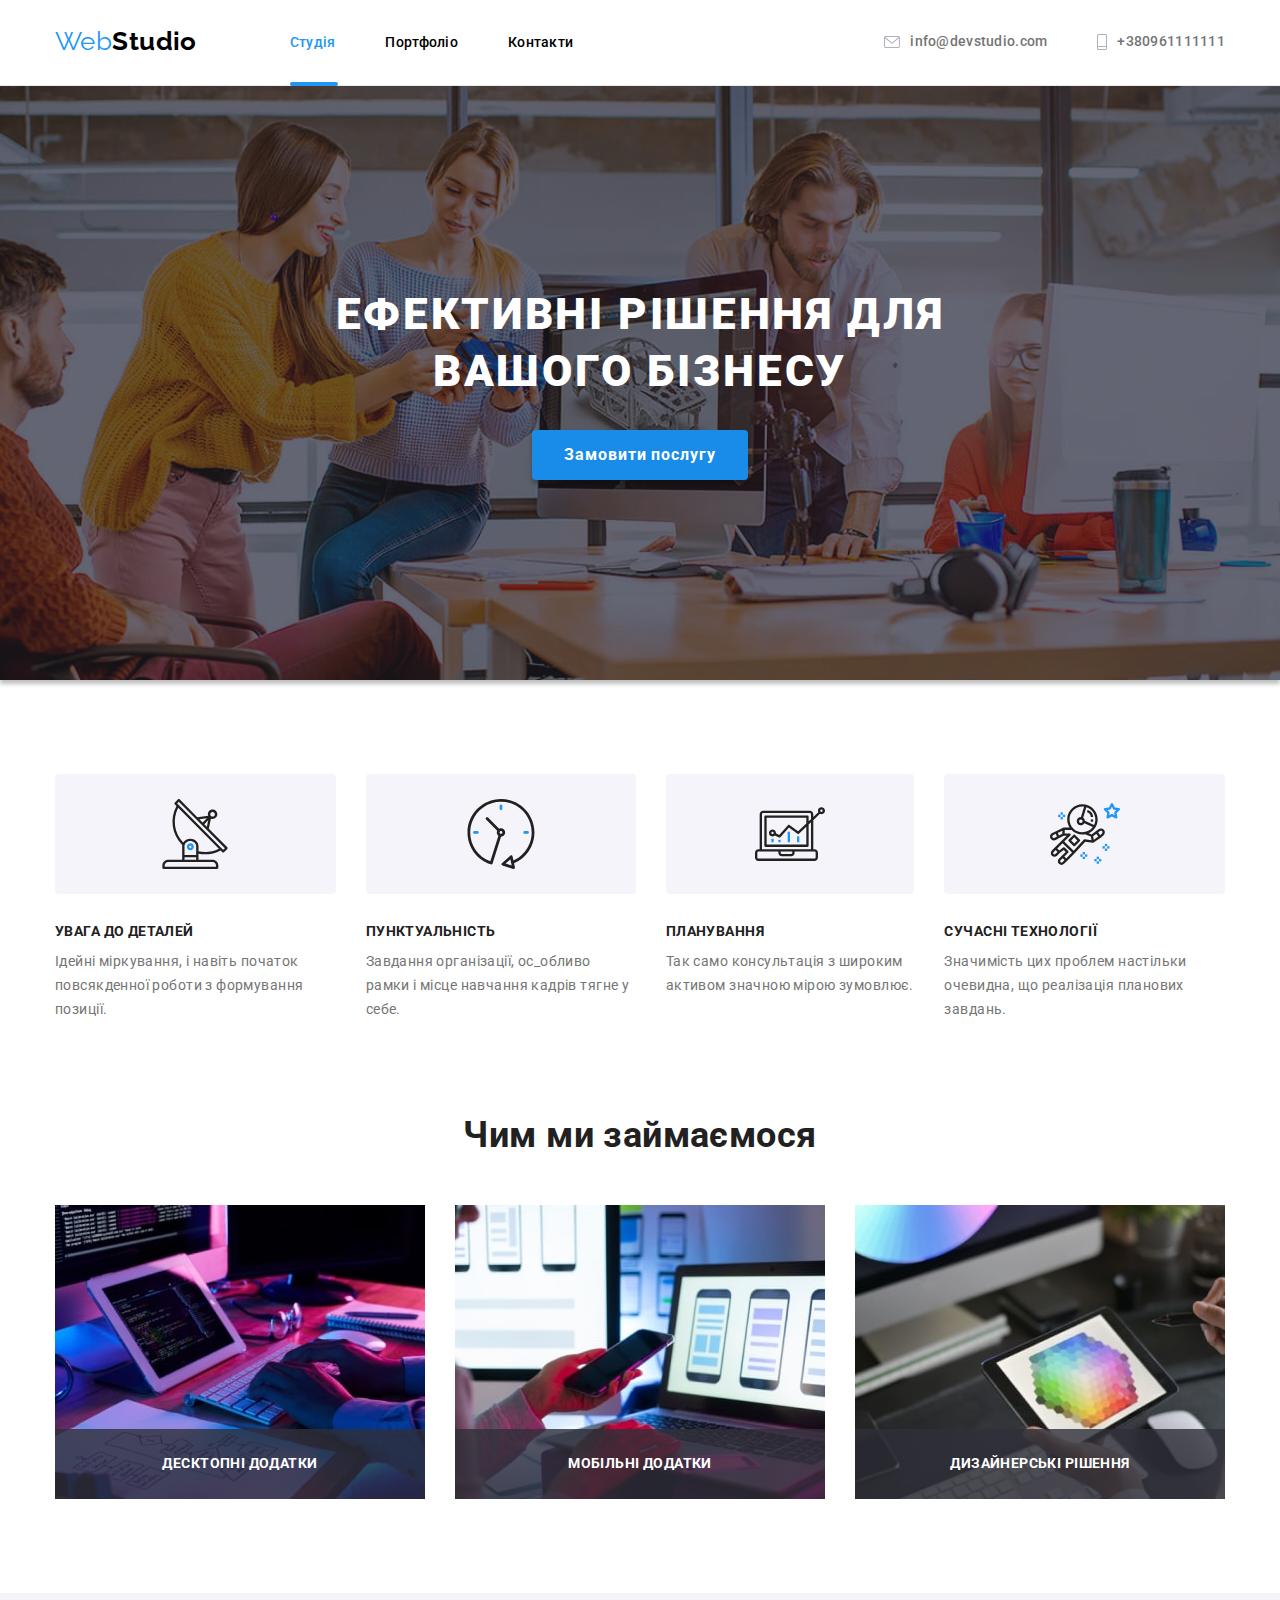
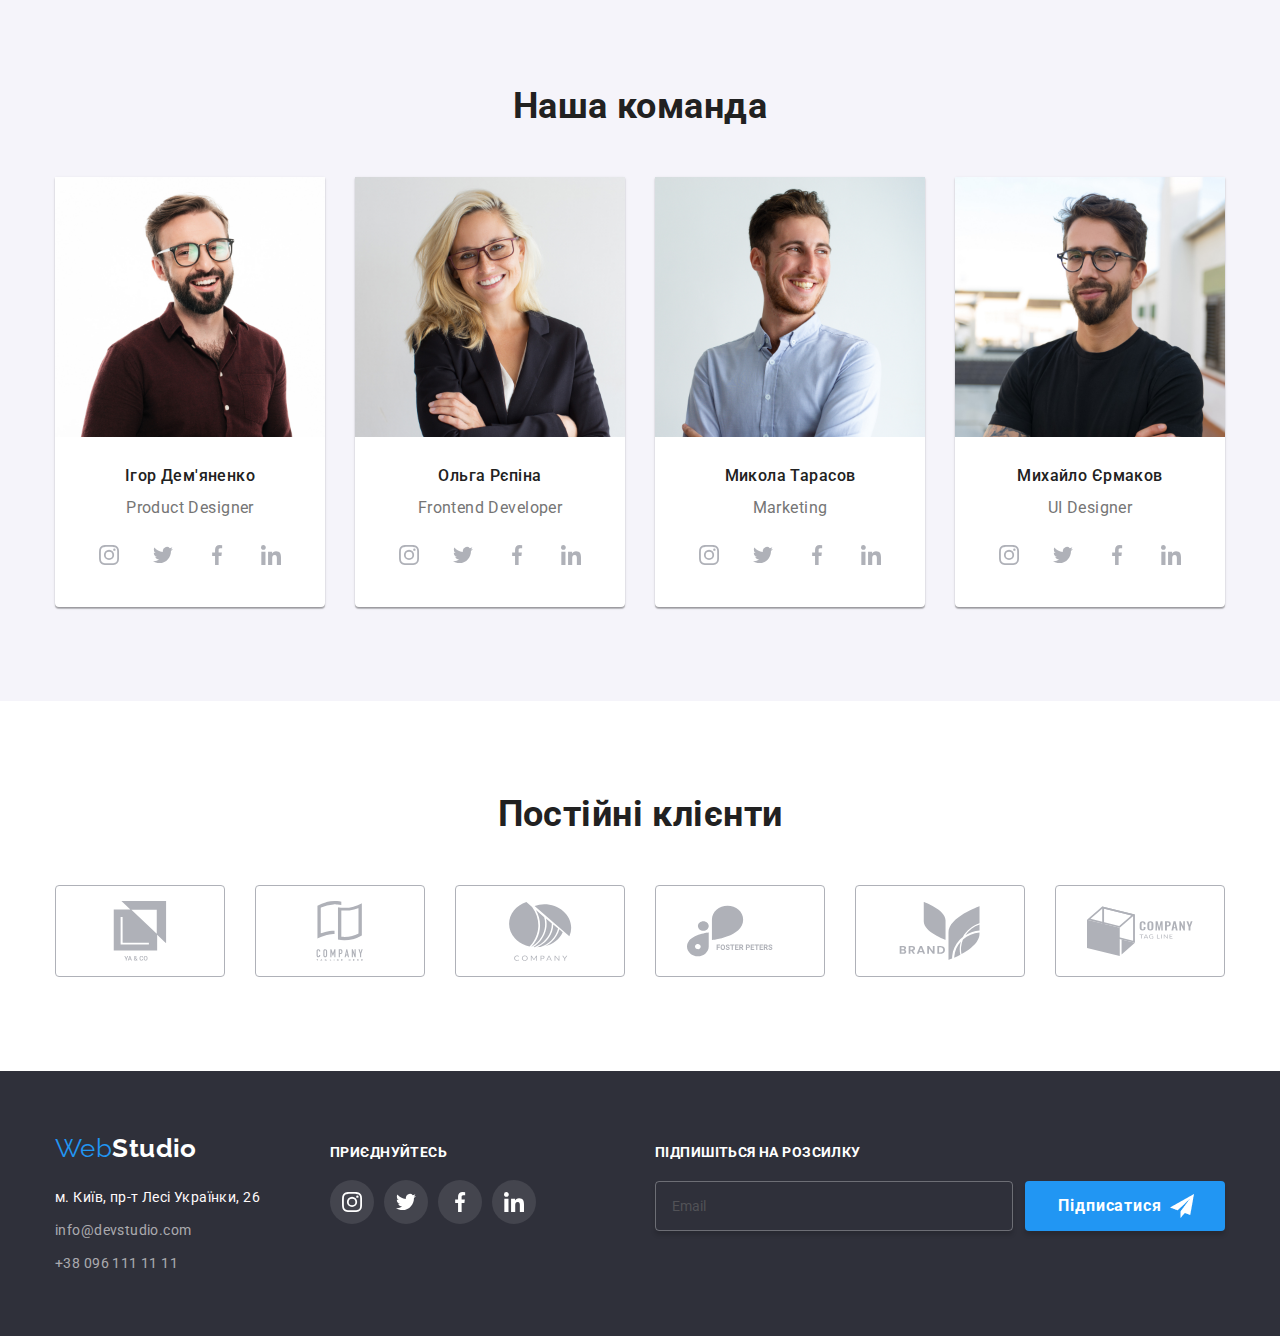
==== index.html @ 2d02c057 "HW-8" ====
<!DOCTYPE html>
<html lang="uk">

<head>
  <meta charset="UTF-8" />
  <meta http-equiv="X-UA-Compatible" content="IE=edge" />
  <meta name="viewport" content="width=device-width, initial-scale=1.0" />

  <link href="https://fonts.googleapis.com/css2?family=Raleway:wght@700&family=Roboto:wght@400;500;700;900&display=swap"
    rel="stylesheet" />
  <link rel="stylesheet"
    href="https://cdnjs.cloudflare.com/ajax/libs/modern-normalize/1.1.0/modern-normalize.min.css" />
  <link rel="stylesheet" href="./css/main.min.css" />
  <title>Document</title>
</head>

<body>
  <header class="header">
    <div class="container header-container">
      <nav class="navigations header-navigations">
        <a class="logo" href="logo">
          <span class="logo__partFirst">Web</span>
          <span class="logo__partSecond">Studio</span></a>
        <ul class="menu header-menu">
          <li><a class="menu__link menu__link__active" href="/studio">Студія</a></li>
          <li><a class="menu__link" href="portfolio.html"> Портфоліо</a></li>
          <li><a class="menu__link" href="/contact">Контакти</a></li>
        </ul>
      </nav>
      <ul class="contact">
        <li>
          <a class="contact__info" href="malito:info@devstudio"><svg class="icon" width="16" height="12">
              <use href="./images/symbol-defs.svg#icon-envelope"></use>
            </svg>
            info@devstudio.com</a>
        </li>
        <li>
          <a class="contact__info" href="tel:+380961111111">
            <svg class="icon" width="10" height="16">
              <use href="./images/symbol-defs.svg#icon-vector"></use>
            </svg>
            +380961111111</a>
        </li>
      </ul>

      <button class="mobile-menu__btn-open">
        <svg width="40" height="40" data-menu-open>
          <use href="./images/symbol-defs.svg#icon-menu"></use>
        </svg>
      </button>

      <div class="mobile-menu is-hidden" data-menu>
        <div class="mobile-menu__content">
          <button class="mobile-menu__btn-close">
            <svg width="40" height="40" data-menu-close>
              <use href="./images/symbol-defs.svg#icon-mobile-close"></use>
            </svg>
          </button>
          <div class="mobile-menu-top">
            <ul class="">
              <li><a class="mobile-menu__link" href="/studio">Студія</a></li>
              <li><a class="mobile-menu__link" href="portfolio.html"> Портфоліо</a></li>
              <li><a class="mobile-menu__link" href="/contact">Контакти</a></li>
            </ul>
          </div>
          <div class="mobile-menu-bottom">
            <ul>
              <li><a class="mobile-menu__info" href="#">+380961111111</a></li>
              <li><a class="mobile-menu__info" href="#">info@devstudio.com</a></li>
            </ul>
            <ul class="mobile-menu__social">
              <li> <a class="mobile-menu-social-link" href="">Instagram</a> </li>
              <li> <a class="mobile-menu-social-link" href="">Twitter</a></li>
              <li> <a class="mobile-menu-social-link" href="">Facebook</a> </li>
              <li> <a class="mobile-menu-social-link" href="">LinkedIn</a> </li>
            </ul>
          </div>
        </div>
      </div>
    </div>
  </header>

  <main>
    <section class="section-studio">
      <h1 class="section-studio__title">
        Ефективні рішення для <br />
        вашого бізнесу
      </h1>
      <button type="button" class="section-studio__order" data-modal-open>
        Замовити послугу
      </button>
    </section>

    <section class="section section-cards">
      <div class="container">
        <h2 class="visually-hidden">Контент</h2>
        <ul class="cards-list">
          <li class="cards-list__icon">
            <h3 class="cards-list__title">УВАГА ДО ДЕТАЛЕЙ</h3>
            <p class="cards-list__description">
              Ідейні міркування, і навіть початок повсякденної роботи з
              формування позиції.
            </p>
          </li>
          <li class="cards-list__icon">
            <h3 class="cards-list__title">ПУНКТУАЛЬНІСТЬ</h3>
            <p class="cards-list__description">
              Завдання організації, ос_обливо рамки і місце навчання кадрів
              тягне у себе.
            </p>
          </li>
          <li class="cards-list__icon">
            <h3 class="cards-list__title">ПЛАНУВАННЯ</h3>
            <p class="cards-list__description">
              Так само консультація з широким активом значною мірою зумовлює.
            </p>
          </li>
          <li class="cards-list__icon">
            <h3 class="cards-list__title">СУЧАСНІ ТЕХНОЛОГІЇ</h3>
            <p class="cards-list__description">
              Значимість цих проблем настільки очевидна, що реалізація
              планових завдань.
            </p>
          </li>
        </ul>
      </div>
    </section>

    <section class="section section-rubric">
      <div class="container">
        <h2 class="rubric-card__title">Чим ми займаємося</h2>
        <ul class="rubric-card__image">
          <li>
            <img src="./images/box1.jpg" alt="програма" width="370" />
            <p class="rubric-card__description">Десктопні додатки</p>
          </li>
          <li>
            <img src="./images/box2.jpg" alt="адаптив" width="370" />
            <p class="rubric-card__description">Мобільні додатки</p>
          </li>
          <li>
            <img src="./images/box3.jpg" alt="кольори" width="370" />
            <p class="rubric-card__description">Дизайнерські рішення</p>
          </li>
        </ul>
      </div>
    </section>

    <section class="section section-backgroundTeam">
      <div class="container">
        <h2 class="rubric-card__title">Наша команда</h2>
        <ul class="teamcards">
          <li class="teamcards-card">
            <picture>
              <source srcset="./images/img-1.jpg 1px, 
              ./images/1photo2px-desk.jpg 2x" media="(max-width: 1200px)">
              <source srcset="./images/1photo1p-tab.jpg 1x, 
              ./images/1photo2px-tab.jpg 2x" media="(max-width: 768px)">
              <source srcset="./images/1photo1px-mob.jpg 1x, 
              ./images/1photo2px-mob.jpg 2x" media="(max-width: 480px)">

              <img src="./images/img-1.jpg" alt="Ігор Дем'яненко" width="270" />
            </picture>

            <h3 class="teamcards-card__name">Ігор Дем'яненко</h3>
            <p class="teamcards-card__jobTitle">Product Designer</p>
            <ul class="social-link">
              <li class="social-card">
                <a href="#" class="social-card__team">
                  <svg class="icon" width="20px" height="20px">
                    <use href="./images/symbol-defs.svg#icon-instagram"></use>
                  </svg>
                </a>
              </li>
              <li class="social-card">
                <a href="#" class="social-card__team">
                  <svg class="icon" width="20px" height="20px">
                    <use href="./images/symbol-defs.svg#icon-twitter"></use>
                  </svg>
                </a>
              </li>
              <li class="social-card">
                <a href="#" class="social-card__team">
                  <svg class="icon" width="20" height="20">
                    <use href="./images/symbol-defs.svg#icon-facebook"></use>
                  </svg>
                </a>
              </li>
              <li class="social-card">
                <a href="#" class="social-card__team">
                  <svg class="icon" width="20px" height="20px">
                    <use href="./images/symbol-defs.svg#icon-linkedin"></use>
                  </svg>
                </a>
              </li>
            </ul>
          </li>
          <li class="teamcards-card">
            <picture>
              <source srcset="./images/img-2.jpg 1px, 
               ./images/2photo2px-desk.jpg 2x" media="(max-width: 1200px)">
              <source srcset="./images/2photo1p-tab.jpg 1x, 
                ./images/2photo2px-tab.jpg 2x" media="(max-width: 768px)">
              <source srcset="./images/2photo1px-mob.jpg 1x, 
                ./images/2photo2px-mob.jpg 2x" media="(max-width: 480px)">


              <img src="./images/img-2.jpg" alt="Ольга Рєпіна" width="270" />
            </picture>
            <h3 class="teamcards-card__name">Ольга Рєпіна</h3>
            <p class="teamcards-card__jobTitle">Frontend Developer</p>
            <ul class="social-link">
              <li class="social-card">
                <a href="" class="social-card__team">
                  <svg class="icon" width="20px" height="20px">
                    <use href="./images/symbol-defs.svg#icon-instagram"></use>
                  </svg>
                </a>
              </li>
              <li class="social-card">
                <a href="" class="social-card__team">
                  <svg class="icon" width="20px" height="20px">
                    <use href="./images/symbol-defs.svg#icon-twitter"></use>
                  </svg>
                </a>
              </li>
              <li class="social-card">
                <a href="" class="social-card__team">
                  <svg class="icon" width="20" height="20">
                    <use href="./images/symbol-defs.svg#icon-facebook"></use>
                  </svg>
                </a>
              </li>
              <li class="social-card">
                <a href="" class="social-card__team">
                  <svg class="icon" width="20px" height="20px">
                    <use href="./images/symbol-defs.svg#icon-linkedin"></use>
                  </svg>
                </a>
              </li>
            </ul>
          </li>
          <li class="teamcards-card">
            <picture>
              <source srcset="./images/img-3.jpg 1px, 
                          ./images/3photo2px-desk.jpg 2x" media="(max-width: 1200px)">
              <source srcset="./images/3photo1p-tab.jpg 1x, 
                          ./images/3photo2px-tab.jpg 2x" media="(max-width: 768px)">
              <source srcset="./images/3photo1px-mob.jpg 1x, 
                          ./images/3photo2px-mob.jpg 2x" media="(max-width: 480px)">

              <img src="./images/img-3.jpg" alt="Микола Тарасов" width="270" />
            </picture>

            <h3 class="teamcards-card__name">Микола Тарасов</h3>
            <p class="teamcards-card__jobTitle">Marketing</p>
            <ul class="social-link">
              <li class="social-card">
                <a href="" class="social-card__team">
                  <svg class="icon" width="20px" height="20px">
                    <use href="./images/symbol-defs.svg#icon-instagram"></use>
                  </svg>
                </a>
              </li>
              <li class="social-card">
                <a href="" class="social-card__team">
                  <svg class="icon" width="20px" height="20px">
                    <use href="./images/symbol-defs.svg#icon-twitter"></use>
                  </svg>
                </a>
              </li>
              <li class="social-card">
                <a href="" class="social-card__team">
                  <svg class="icon" width="20" height="20">
                    <use href="./images/symbol-defs.svg#icon-facebook"></use>
                  </svg>
                </a>
              </li>
              <li class="social-card">
                <a href="" class="social-card__team">
                  <svg class="icon" width="20px" height="20px">
                    <use href="./images/symbol-defs.svg#icon-linkedin"></use>
                  </svg>
                </a>
              </li>
            </ul>
          </li>
          <li class="teamcards-card">
            <picture>
              <source srcset="./images/img-4.jpg 1px, 
                          ./images/4photo2px-desk.jpg 2x" media="(max-width: 1200px)">
              <source srcset="./images/4photo1p-tab.jpg 1x, 
                          ./images/4photo2px-tab.jpg 2x" media="(max-width: 768px)">
              <source srcset="./images/4photo1px-mob.jpg 1x, 
                          ./images/4photo2px-mob.jpg 2x" media="(max-width: 480px)">

              <img src="./images/img-4.jpg" alt="Михайло Єрмаков" width="270" />
            </picture>

            <h3 class="teamcards-card__name">Михайло Єрмаков</h3>
            <p class="teamcards-card__jobTitle">UI Designer</p>
            <ul class="social-link">
              <li class="social-card">
                <a href="" class="social-card__team">
                  <svg class="icon" width="20px" height="20px">
                    <use href="./images/symbol-defs.svg#icon-instagram"></use>
                  </svg>
                </a>
              </li>
              <li class="social-card">
                <a href="" class="social-card__team">
                  <svg class="icon" width="20px" height="20px">
                    <use href="./images/symbol-defs.svg#icon-twitter"></use>
                  </svg>
                </a>
              </li>
              <li class="social-card">
                <a href="" class="social-card__team">
                  <svg class="icon" width="20" height="20">
                    <use href="./images/symbol-defs.svg#icon-facebook"></use>
                  </svg>
                </a>
              </li>
              <li class="social-card">
                <a href="" class="social-card__team">
                  <svg class="icon" width="20px" height="20px">
                    <use href="./images/symbol-defs.svg#icon-linkedin"></use>
                  </svg>
                </a>
              </li>
            </ul>
          </li>
        </ul>
      </div>
    </section>

    <section class="section">
      <div class="container">
        <h2 class="rubric-card__title">Постійні клієнти</h2>
        <ul class="clients-card">
          <li>
            <a href="#" class="clients-card__link"><svg class="clients-card__icon" width="106" height="60">
                <use href="./images/symbol-defs.svg#icon-union"></use>
              </svg>
            </a>
          </li>
          <li>
            <a href="#" class="clients-card__link"><svg class="clients-card__icon" width="106" height="60">
                <use href="./images/symbol-defs.svg#icon-tagline"></use>
              </svg>
            </a>
          </li>
          <li>
            <a href="#" class="clients-card__link"><svg class="clients-card__icon" width="106" height="60">
                <use href="./images/symbol-defs.svg#icon-group"></use>
              </svg>
            </a>
          </li>
          <li>
            <a href="#" class="clients-card__link"><svg class="clients-card__icon" width="106" height="60">
                <use href="./images/symbol-defs.svg#icon-foster"></use>
              </svg>
            </a>
          </li>
          <li>
            <a href="#" class="clients-card__link"><svg class="clients-card__icon" width="106" height="60">
                <use href="./images/symbol-defs.svg#icon-brand"></use>
              </svg>
            </a>
          </li>
          <li>
            <a href="#" class="clients-card__link">
              <svg class="clients-card__icon" width="106" height="60">
                <use href="./images/symbol-defs.svg#icon-tag"></use>
              </svg>
            </a>
          </li>
        </ul>
      </div>
    </section>
  </main>
  <footer>
    <div class="container">
      <div class="logo-footer">
        <a class="logo-footer__spacing " href="logo">
          <span class="logo__partFirst">Web</span><span class="logo__partSecond logo-footer__second">Studio</span></a>
        <address>
          <ul>
            <li class="footer-location">
              <a class="footer-location__spacing" href="https://www.google.com.ua/maps/@50.4851493,30.4721233,14z?hl"
                target="_blank" rel="noreferrer noopener">м. Київ, пр-т Лесі Українки, 26</a>
            </li>
            <li class="footer-location">
              <a class="footer-location__info" href="malito:info@devstudio.com">info@devstudio.com</a>
            </li>
            <li>
              <a class="footer-location__info" href="tel:+380961111111">+38 096 111 11 11</a>
            </li>
          </ul>
        </address>
      </div>
      <div class="join-block">
        <h2>ПРИЄДНУЙТЕСЬ</h2>
        <ul class="social-link social-link-footer">
          <li class="social-card">
            <a href="#" class="social-card__team">
              <svg class="icon icon-footer" width="20px" height="20px">
                <use href="./images/symbol-defs.svg#icon-instagram"></use>
              </svg>
            </a>
          </li>
          <li class="social-card">
            <a href="#" class="social-card__team">
              <svg class="icon icon-footer" width="20px" height="20px">
                <use href="./images/symbol-defs.svg#icon-twitter"></use>
              </svg>
            </a>
          </li>
          <li class="social-card">
            <a href="#" class="social-card__team">
              <svg class="icon icon-footer" width="20" height="20">
                <use href="./images/symbol-defs.svg#icon-facebook"></use>
              </svg>
            </a>
          </li>
          <li class="social-card">
            <a href="#" class="social-card__team">
              <svg class="icon icon-footer" width="20px" height="20px">
                <use href="./images/symbol-defs.svg#icon-linkedin"></use>
              </svg>
            </a>
          </li>
        </ul>
      </div>
      <div class="join-block-wrapper">
        <p class="join-block__title">Підпишіться на розсилку</p>
        <form>
          <input type="text" name="join" class="join-block__input " placeholder="Email" />
          <button type="button" class="join-block__btn">
            <span class="join-block__subscribe"> Підписатися</span>
          </button>
        </form>
      </div>
    </div>
  </footer>
  <div class="popup is-hidden" data-modal>
    <div class="popup-body">
      <div class="popup-content">
        <button type="button" class="popup-content__closeBtn" data-modal-close>
          <svg class="popup-content__icon">
            <use href="./images/symbol-defs.svg#icon-close"></use>
          </svg>
        </button>
        <p class="popup-content__title">Залиште свої дані, ми вам передзвонимо</p>
        <form class="popup-form">
          <div class="popup-form-wrapper">
            <label for="user-name" class="popup-form__lblName">Ім'я</label>
            <div class="popup-form__icnWrapper">
              <input type="text" name="user-name" class="popup-form__input" pattern="^[a-zA-Z]{2,16}$" required />
              <svg class="popup-form__icon" width="18" height="18">
                <use href="./images/symbol-defs.svg#icon-person"></use>
              </svg>
            </div>
          </div>
          <div class="popup-form-wrapper">
            <label for="user-phone" class="popup-form__lblName">Телефон</label>
            <div class="popup-form__icnWrapper">
              <input type="tel" name="user-phone" class="popup-form__input" pattern="[0-9]{3}-[0-9]{2}-[0-9]{3}"
                required />
              <svg class="popup-form__icon" width="18" height="18">
                <use href="./images/symbol-defs.svg#icon-phone"></use>
              </svg>
            </div>
          </div>
          <div class="popup-form-wrapper">
            <label for="user-mail" class="popup-form__lblName">Пошта</label>
            <div class="popup-form__icnWrapper">
              <input type="email" name="user-mail" class="popup-form__input"
                pattern="[a-z0-9._%+-]+@[a-z0-9.-]+\.[a-z]{2,4}$" required />
              <svg class="popup-form__icon" width="18" height="18">
                <use href="./images/symbol-defs.svg#icon-email"></use>
              </svg>
            </div>
          </div>
          <div class="popup-form-wrapper">
            <label for="comment" class="popup-form__lblName">Коментар</label>
            <textarea name="comment" id="user-comment" class="popup-form__comment"
              placeholder="Введіть текст"></textarea>
          </div>
          <div class="popup-form-wrapper">
            <input type="checkbox" name="policy" id="popup-content__policy"
              class="visually-hidden popup-content__policy" />
            <label class="popup-content__policyLbl" for="popup-content__policy">Погоджуюся з розсилкою та приймаю
              <a href="#">Умови договору</a>
            </label>
            <button type="submit" class="popup-form__button">Відправити</button>
          </div>
        </form>
      </div>
    </div>
  </div>
  <script src="js/modal.js"></script>
  <script src="js/menu.js"></script>
</body>

</html>
---- css/main.min.css ----
@import"../utils/_dFlex.scss";.visually-hidden{position:absolute;width:1px;height:1px;margin:-1px;border:0;padding:0;white-space:nowrap;-webkit-clip-path:inset(100%);clip-path:inset(100%);clip:rect(0 0 0 0);overflow:hidden}.is-hidden{opacity:0 !important;visibility:hidden !important}.teamcards,.logo,.header-menu,.header-navigations,.header-container,.contact{display:flex;align-items:center}.container{width:100%;max-width:1200px;margin:0 auto;padding-left:15px;padding-right:15px}.section{padding-top:94px;padding-bottom:94px}@media screen and (max-width: 480px){.section{padding-top:60px;padding-bottom:30px}}.section-rubric{padding-top:0}@media screen and (max-width: 480px){.section-rubric{display:none}}@media screen and (max-width: 769px)and (min-width: 481px){.section-rubric{display:none}}.section-studio{width:100%;box-shadow:0px 4px 4px rgba(0,0,0,.25);margin:0 auto;background:linear-gradient(rgba(47, 48, 58, 0.4), rgba(47, 48, 58, 0.4)),url(../images/main.jpg) no-repeat center;background-color:var(--color-footer);max-width:1600px;padding-top:200px;padding-bottom:200px;display:flex;justify-content:center;align-items:center;flex-direction:column}@media(min-device-pixel-ratio: 2),(-webkit-min-device-pixel-ratio: 2),(min-resolution: 192dpi),(min-resolution: 2dppx){.section-studio .box{background-image:url("../images/hero2px-desk.jpg")}}@media screen and (max-width: 480px){.section-studio{background:linear-gradient(rgba(47, 48, 58, 0.4), rgba(47, 48, 58, 0.4)),url(../images/hero1px-mob.jpg) no-repeat center;padding:125px 0}}@media screen and (max-width: 480px)and (min-device-pixel-ratio: 2),screen and (max-width: 480px)and (-webkit-min-device-pixel-ratio: 2),screen and (max-width: 480px)and (min-resolution: 192dpi),screen and (max-width: 480px)and (min-resolution: 2dppx){.section-studio .box{background:linear-gradient(rgba(47, 48, 58, 0.4), rgba(47, 48, 58, 0.4)),url(../images/hero2px-mob.jpg) no-repeat center}}@media screen and (max-width: 769px)and (min-width: 481px){.section-studio{background:linear-gradient(rgba(47, 48, 58, 0.4), rgba(47, 48, 58, 0.4)),url(../images/hero1px-tab.jpg) no-repeat center;padding:125px 0}}@media screen and (max-width: 769px)and (min-width: 481px)and (min-device-pixel-ratio: 2),screen and (max-width: 769px)and (min-width: 481px)and (-webkit-min-device-pixel-ratio: 2),screen and (max-width: 769px)and (min-width: 481px)and (min-resolution: 192dpi),screen and (max-width: 769px)and (min-width: 481px)and (min-resolution: 2dppx){.section-studio .box{background:linear-gradient(rgba(47, 48, 58, 0.4), rgba(47, 48, 58, 0.4)),url(../images/hero2px-tab.jpg) no-repeat center}}.section-studio__title{font-weight:900;font-size:44px;line-height:1.3;text-align:center;letter-spacing:.06em;text-transform:uppercase;color:var(--text-color)}@media screen and (max-width: 480px){.section-studio__title{font-size:26px}}@media screen and (max-width: 769px)and (min-width: 481px){.section-studio__title{font-size:26px}}.section-backgroundTeam{background-color:var(--team-color)}:root{--main-color: #000000;--color-hover: #2196f3;--color-info: #757575;--title-color: #212121;--color-button: #188ce8;--text-color: #ffffff;--address-color: #ffffff99;--color-footer: #2f303a;--location-color: #fffafa;--border-color: #ececec;--team-color: #f5f4fa;--portfolio-border: #eeeeee}@-webkit-keyframes underline{0%{width:0}100%{width:108%}}@keyframes underline{0%{width:0}100%{width:108%}}@-webkit-keyframes popAnimate{0%{scale:0}50%{background-color:#000;opacity:.8}100%{scale:1;transform:rotate(0deg)}}@keyframes popAnimate{0%{scale:0}50%{background-color:#000;opacity:.8}100%{scale:1;transform:rotate(0deg)}}@-webkit-keyframes popClouse{0%{transform:rotate(0);scale:1}100%{transform:rotate(360deg);scale:.7;opacity:0}}@keyframes popClouse{0%{transform:rotate(0);scale:1}100%{transform:rotate(360deg);scale:.7;opacity:0}}img{width:100%;max-width:100%;display:block;height:auto}body{margin:0;font-family:"Roboto",sans-serif;font-size:14px;letter-spacing:.03em;color:var(--main-color)}address{font-style:normal;color:var(--title-color)}footer{background:#2f303a;padding-top:60px;padding-bottom:60px}footer>.container{display:flex;align-items:baseline}@media screen and (max-width: 480px){footer>.container{flex-direction:column;align-items:center}}@media screen and (max-width: 769px)and (min-width: 481px){footer>.container{flex-wrap:wrap;text-align:center;justify-content:space-evenly}}h1,h2,h3,h4,h5,h6,p,a,ul{margin:0;padding:0;border:0;font-size:100%;vertical-align:baseline;list-style:none;text-decoration:none}.section-studio__order{width:216px;height:50px;font-size:16px;font-weight:700;line-height:1.8;letter-spacing:.06em;color:var(--text-color);background-color:var(--color-button);cursor:pointer;margin-top:30px;border:rgba(0,0,0,0);border-radius:4px;box-shadow:0px 4px 4px rgba(0,0,0,.25)}.cards-list{display:flex;gap:30px}@media screen and (max-width: 480px){.cards-list{flex-direction:column}}@media screen and (max-width: 769px)and (min-width: 481px){.cards-list{flex-wrap:wrap}}@media screen and (max-width: 769px)and (min-width: 481px){.cards-list__icon{width:calc((100% - 30px)/2)}}.cards-list__icon:nth-of-type(1)::before{background:url(../images/antenna\ 1.svg) center no-repeat;background-color:#f5f4fa}.cards-list__icon:nth-of-type(2)::before{background:url(../images/clock\ 1.svg) center no-repeat;background-color:#f5f4fa}.cards-list__icon:nth-of-type(3)::before{background:url(../images/diagram\ 1.svg) center no-repeat;background-color:#f5f4fa}.cards-list__icon:nth-of-type(4)::before{background:url(../images/astronaut\ 1.svg) center no-repeat;background-color:#f5f4fa}.cards-list__icon::before{content:"";display:block;width:100%;height:120px;background-size:70px;margin-bottom:30px;border-radius:4px}.cards-list__title{line-height:1.14;text-transform:uppercase;color:var(--title-color)}@media screen and (max-width: 480px){.cards-list__title{text-align:center}}.cards-list__description{line-height:1.7;letter-spacing:.03em;color:var(--color-info);margin-top:10px}@media screen and (max-width: 480px){.cards-list__description{margin-bottom:30px}}.contact{margin-left:auto;gap:50px}@media screen and (max-width: 1200px){.contact{gap:calc(5px + 40*(100vw - 320px)/880)}}@media screen and (max-width: 480px){.contact{display:none}}@media screen and (max-width: 769px)and (min-width: 481px){.contact{gap:0;flex-direction:column;align-items:baseline;font-size:12px}}.contact__info{display:flex;justify-content:center;align-items:center;font-weight:500;line-height:1.7;letter-spacing:.02em;color:var(--color-info);transition-duration:250ms;transition-property:color;transition-timing-function:cubic-bezier(0.4, 0, 0.2, 1)}.contact__info:hover,.contact__info:focus{color:var(--color-hover)}.contact__info>svg{vertical-align:middle;margin-right:10px}.contact__info:hover>svg,.contact__info:focus>svg{fill:var(--color-hover)}.header{border-bottom:1px solid var(--border-color);padding-top:24px;padding-bottom:25px}@media screen and (max-width: 769px)and (min-width: 481px){.header{padding-top:7.5px;padding-bottom:7.5px}}.header-container{justify-content:space-between}@media screen and (max-width: 769px)and (min-width: 481px){.header-container{padding:15px}}.header-navigations{margin-right:15px}.header-menu{gap:50px}@media screen and (max-width: 1200px){.header-menu{gap:calc(10px + 40*(100vw - 320px)/880)}}@media screen and (max-width: 480px){.header-menu{display:none}}@media screen and (max-width: 769px)and (min-width: 481px){.header-menu{gap:15px}}.icon{transition-duration:250ms;transition-property:fill;transition-timing-function:cubic-bezier(0.4, 0, 0.2, 1);fill:#afb1b8}.icon-footer{fill:#fff}.logo{margin-right:93px}@media screen and (max-width: 1200px){.logo{margin-right:calc(10px + 83*(100vw - 320px)/880)}}@media screen and (max-width: 769px)and (min-width: 481px){.logo{display:flex;margin-right:calc(10px + 83*(100vw - 320px)/880)}}.logo__partFirst{font-family:"Raleway",sans-serif;font-size:26px;color:var(--color-hover);line-height:1.38}@media screen and (max-width: 480px){.logo-footer{text-align:center}}.logo__partSecond{font-family:"Raleway",sans-serif;font-size:26px;font-weight:700;color:var(--main-color);line-height:1.38}.logo-footer__second{color:var(--text-color)}.logo-footer__spacing{display:block;margin-bottom:20px}.menu__link{font-weight:500;line-height:1.17;letter-spacing:.02em;color:var(--main-color);display:flex;align-items:center;position:relative;transition-duration:250ms;transition-property:color;transition-timing-function:cubic-bezier(0.4, 0, 0.2, 1)}.menu__link:hover,.menu__link:focus{color:var(--color-hover)}.menu__link__active{color:var(--color-hover)}.menu__link__active::after{content:"";position:absolute;top:48px;width:48px;height:4px;background:#2196f3;border-radius:2px;-webkit-animation:underline 500ms linear;animation:underline 500ms linear}.menu__link__secondAct{color:var(--color-hover)}.menu__link__secondAct::after{content:"";position:absolute;top:48px;width:78px;height:4px;background:#2196f3;border-radius:2px;-webkit-animation:underline 1s;animation:underline 1s}.rubric-card__title{font-size:36px;line-height:1.1;text-align:center;color:var(--title-color);margin-bottom:50px}@media screen and (max-width: 480px){.rubric-card__title{font-size:28px}}.rubric-card__image{display:flex;gap:30px;margin-top:50px}.rubric-card__image>li{position:relative}.rubric-card__description{position:absolute;bottom:0;height:70px;background:rgba(47,48,58,.8);width:100%;font-weight:700;display:flex;justify-content:center;align-items:center;line-height:1.14;text-align:center;text-transform:uppercase;color:#fff}.social-link{display:flex;justify-content:center;gap:10px}.social-link-footer{gap:10px}.social-link-footer->li{background-color:rgba(255,255,255,.1)}.social-card{width:44px;height:44px;border-radius:50%;background-color:rgba(255,255,255,.1)}.social-card__team{display:flex;justify-content:center;align-items:center;width:44px;height:44px;border-radius:50%;gap:22px;transition-duration:250ms;transition-property:background-color;transition-timing-function:cubic-bezier(0.4, 0, 0.2, 1)}.social-card__team:hover,.social-card__team:focus{background-color:#2196f3;outline:none;fill:#fff}.social-card__team:hover>svg,.social-card__team:focus>svg{fill:#fff}.teamcards{text-align:center;gap:30px}@media screen and (max-width: 480px){.teamcards{width:100%;flex-wrap:wrap;gap:30px}}@media screen and (max-width: 769px)and (min-width: 481px){.teamcards{width:100%;flex-wrap:wrap;gap:30px}}.teamcards-card{width:calc((100% - 90px)/4);border-radius:0px 0px 4px 4px;padding-bottom:30px;background-color:var(--text-color);box-shadow:0px 1px 3px rgba(0,0,0,.12),0px 1px 1px rgba(0,0,0,.14),0px 2px 1px rgba(0,0,0,.2)}@media screen and (max-width: 480px){.teamcards-card{width:100%}}@media screen and (max-width: 769px)and (min-width: 481px){.teamcards-card{width:calc((100% - 30px)/2)}}@media screen and (max-width: 480px){.teamcards-card>img{width:100%}}@media screen and (max-width: 769px)and (min-width: 481px){.teamcards-card>img{width:100%}}.teamcards-card>ul>.social-card{max-width:44px;width:calc((100% - 30px)/4)}.teamcards-card__name{font-weight:500;font-size:16px;line-height:1.1;color:var(--title-color);margin-top:30px}.teamcards-card__jobTitle{font-size:16px;line-height:1.1;color:var(--color-info);margin-top:15px;margin-bottom:16px}.clients-card{display:flex;gap:30px}@media screen and (max-width: 480px){.clients-card{flex-wrap:wrap}}@media screen and (max-width: 769px)and (min-width: 481px){.clients-card{flex-wrap:wrap}}.clients-card>li{width:calc((100% - 150px)/6);height:92px}@media screen and (max-width: 480px){.clients-card>li{width:calc((100% - 30px)/2)}}@media screen and (max-width: 769px)and (min-width: 481px){.clients-card>li{width:calc((100% - 60px)/3)}}.clients-card__link{width:100%;height:100%;border:1px solid #afb1b8;border-radius:4px;display:flex;align-items:center;justify-content:center;cursor:pointer;transition-duration:250ms;transition-property:border;transition-timing-function:cubic-bezier(0.4, 0, 0.2, 1)}.clients-card__link:focus,.clients-card__link:hover{outline:none;border:1px solid #2196f3}.clients-card__link>svg{transition-duration:250ms;transition-property:fill;transition-timing-function:cubic-bezier(0.4, 0, 0.2, 1)}.clients-card__link:focus>svg,.clients-card__link:hover>svg{fill:#2196f3}.clients-card__icon{fill:#afb1b8}.footer-location{margin-bottom:9px}.footer-location__spacing{color:var(--location-color);line-height:1.7}.footer-location__spacing:hover,.footer-location__spacing:focus{color:var(--color-hover)}.footer-location__info{color:var(--address-color);line-height:1.7}.footer-location__info:hover,.footer-location__info:focus{color:var(--color-hover)}.join-block{margin-left:70px;margin-top:12px;margin-right:15px}@media screen and (max-width: 480px){.join-block{margin-top:60px;margin-left:0;text-align:center}}@media screen and (max-width: 769px)and (min-width: 481px){.join-block{margin-left:0;text-align:center}}.join-block>h2{margin-bottom:20px;color:#fff}.join-block__btn{width:200px;height:50px;background:#2196f3;box-shadow:0px 4px 4px rgba(0,0,0,.15);border-radius:4px;border:rgba(0,0,0,0);padding:10px 28px;cursor:pointer}@media screen and (max-width: 480px){.join-block__btn{margin-top:20px}}.join-block__subscribe{font-weight:700;font-size:16px;line-height:1.87;letter-spacing:.06em;color:#fff;display:block}.join-block__subscribe::after{content:"";background:url(../images/icon-send.png) no-repeat center;width:30px;height:30px;display:block;float:right}.join-block-wrapper{margin-left:auto}@media screen and (max-width: 480px){.join-block-wrapper{margin-left:0;text-align:center}}@media screen and (max-width: 769px)and (min-width: 481px){.join-block-wrapper{margin-left:0;text-align:center}}.join-block-wrapper>form{display:flex;flex-wrap:wrap;justify-content:center;gap:12px}@media screen and (max-width: 480px){.join-block-wrapper>form{display:block}}@media screen and (max-width: 769px)and (min-width: 481px){.join-block-wrapper>form{display:flex;flex-direction:column;align-items:center;gap:20px}}@media screen and (max-width: 1200px)and (min-width: 769px){.join-block-wrapper>form{display:flex;flex-wrap:wrap;gap:12px}}.join-block__input{width:358px;height:50px;border:1px solid rgba(255,255,255,.3);box-shadow:0px 4px 4px rgba(0,0,0,.15);border-radius:4px;background-color:rgba(0,0,0,0);outline:rgba(0,0,0,0);padding:15px 16px;color:#fff;transition-duration:250ms;transition-property:width,height,padding;transition-timing-function:cubic-bezier(0.4, 0, 0.2, 1)}@media screen and (max-width: 480px){.join-block__input{width:100%}}@media screen and (max-width: 769px)and (min-width: 481px){.join-block__input{width:450px}}@media screen and (max-width: 807px)and (min-width: 768px){.join-block__input{width:100%}}.join-block__input:focus{border-color:#2196f3}.join-block__input::-moz-placeholder{color:rgba(117,117,117,.5)}.join-block__input:-ms-input-placeholder{color:rgba(117,117,117,.5)}.join-block__input::placeholder{color:rgba(117,117,117,.5)}.join-block__title{font-weight:700;font-size:14px;line-height:1.14;letter-spacing:.03em;text-transform:uppercase;color:#fff;margin-bottom:20px}@media screen and (max-width: 1098px)and (min-width: 768px){.join-block__title{text-align:center}}@media screen and (max-width: 480px){.join-block__title{margin-top:60px}}@media screen and (max-width: 769px)and (min-width: 481px){.join-block__title{margin-top:60px}}.popup{position:fixed;top:0;width:100%;height:100%;background-color:rgba(34,23,23,.137);opacity:1;visibility:visible;transition-duration:1s;transition-property:opacity,visibility}.popup:not(.is-hidden){-webkit-animation:popAnimate 850ms cubic-bezier(0.4, 0, 0.2, 1);animation:popAnimate 850ms cubic-bezier(0.4, 0, 0.2, 1)}.popup.is-hidden .popup-body{-webkit-animation:popClouse 850ms linear;animation:popClouse 850ms linear}.popup-body{width:528px;height:581px;background-color:#fff;box-shadow:0px 1px 3px rgba(0,0,0,.12),0px 1px 1px rgba(0,0,0,.14),0px 2px 1px rgba(0,0,0,.2);border-radius:4px;position:absolute;top:0;bottom:0;right:0;left:0;margin:auto}@media screen and (max-width: 480px){.popup-body{width:calc(100% - 30px);height:609px}}.popup-content{width:100%;height:100%;position:relative;padding:40px}.popup-content__closeBtn{position:absolute;width:30px;height:30px;top:8px;right:8px;border-radius:50%;display:flex;align-items:center;justify-content:center;background-color:#fff;border:1px solid rgba(0,0,0,.1);cursor:pointer}.popup-content__closeBtn:hover{fill:var(--color-hover)}.popup-content__icon{width:40px;height:40px;background-color:rgba(0,0,0,0)}.popup-content__title{font-weight:700;font-size:20px;line-height:1.15;text-align:center;letter-spacing:.03em;color:#212121;margin-bottom:12px}.popup-form{display:flex;flex-direction:column;gap:10px}.popup-form-wrapper{display:flex;flex-direction:column}.popup-form-wrapper:nth-of-type(4){margin-bottom:20px}.popup-form-wrapper:nth-of-type(5){align-items:center}.popup-form__input{width:448px;height:40px;border:1px solid rgba(33,33,33,.2);border-radius:4px;padding-left:40px;outline:rgba(0,0,0,0);transition-duration:250ms;transition-property:width,height,padding;transition-timing-function:cubic-bezier(0.4, 0, 0.2, 1)}@media screen and (max-width: 480px){.popup-form__input{width:100%}}.popup-form__input:focus{border-color:#2196f3}.popup-form__input:focus+.modal-icon{fill:#2196f3}.popup-form__lblName{font-weight:400;font-size:12px;line-height:1.16;letter-spacing:.01em;color:#757575;margin-bottom:4px}.popup-form__comment{width:448px;height:120px;border:1px solid rgba(33,33,33,.2);border-radius:4px;resize:none;font-size:12px;line-height:1.16;letter-spacing:.01em;color:#000;padding:12px 16px;outline:rgba(0,0,0,0);transition-duration:250ms;transition-property:width,height,padding;transition-timing-function:cubic-bezier(0.4, 0, 0.2, 1)}@media screen and (max-width: 480px){.popup-form__comment{width:100%}}.popup-form__comment::-moz-placeholder{color:rgba(117,117,117,.5)}.popup-form__comment:-ms-input-placeholder{color:rgba(117,117,117,.5)}.popup-form__comment::placeholder{color:rgba(117,117,117,.5)}.popup-form__comment:focus{border-color:#2196f3}.popup-form__icnWrapper{position:relative}.popup-form__icon{position:absolute;left:12px;top:0;bottom:0;margin:auto;transition-duration:250ms;transition-property:width,height,padding;transition-timing-function:cubic-bezier(0.4, 0, 0.2, 1)}.popup-form__button{width:200px;height:50px;background:#2196f3;box-shadow:0px 4px 4px rgba(0,0,0,.15);border-radius:4px;border:rgba(0,0,0,0);margin:30px auto 0 auto;font-weight:700;font-size:16px;line-height:1.8;display:flex;justify-content:center;align-items:center;letter-spacing:.06em;color:#fff;cursor:pointer}.popup-content__policyLbl{color:#757575}@media screen and (max-width: 480px){.popup-content__policyLbl{font-size:12px}}.popup-content__policyLbl::before{content:"";display:block;width:16px;height:15px;border:1px solid #212121;float:left;margin-right:8.38px;border-radius:2px;transition-duration:250ms;transition-property:width,height,padding;transition-timing-function:cubic-bezier(0.4, 0, 0.2, 1)}.popup-content__policyLbl>a{color:#2196f3;text-decoration:underline}.popup-content__policy:checked+.popup-content__policyLbl::before{background:url(../images/agree.png) no-repeat center;background-color:#2196f3;border:none}.navigation-block{display:flex;justify-content:center;margin-bottom:50px;gap:8px}.navigation-block__btns{font-family:inherit;font-weight:500;font-size:16px;line-height:1.6;text-align:center;color:var(--main-color);cursor:pointer;border-radius:4px;border:rgba(0,0,0,0);padding:6px 22px;transition-duration:250ms;transition-property:color,background-color,box-shadow;transition-timing-function:cubic-bezier(0.4, 0, 0.2, 1)}.navigation-block__btns:hover,.navigation-block__btns:focus{color:var(--text-color);background-color:var(--color-hover);box-shadow:0px 1px 3px rgba(0,0,0,.12),0px 1px 1px rgba(0,0,0,.14),0px 2px 1px rgba(0,0,0,.2)}.cards-set{display:flex;flex-wrap:wrap;gap:30px}.cards-set>li{box-shadow:0px 1px 1px rgba(0,0,0,.12),0px 4px 4px rgba(0,0,0,.06),1px 4px 6px rgba(0,0,0,.16)}.cards-set>li:hover .cards-set__sliderText{width:100%;height:100%;padding:63px 24px}.cards-set-wrapper{position:relative;overflow:hidden}.card-content{padding:20px 24px;border-bottom:1px solid var(--portfolio-border);border-left:1px solid var(--portfolio-border);border-right:1px solid var(--portfolio-border)}.card-content_title{font-size:18px;line-height:2;letter-spacing:.06em;color:var(--main-color)}.cards-set__sliderText{position:absolute;bottom:0;background-color:rgba(33,150,243,.9);font-weight:400;font-size:18px;line-height:28px;letter-spacing:.03em;color:#fff;padding:0 24px;transition-duration:250ms;transition-property:width,height,padding;transition-timing-function:cubic-bezier(0.4, 0, 0.2, 1);width:100%;height:0}.card-content__description{font-size:16px;line-height:1.8;color:var(--color-info);margin-top:4px}.mobile-menu{width:100%;height:100%;position:fixed;background-color:#fff;top:0;left:0}.mobile-menu>.mobile-menu__content{height:100%;display:flex;flex-direction:column;justify-content:space-between}.mobile-menu-top>ul{display:flex;flex-direction:column;gap:32px}.mobile-menu__content{padding:48px 40px}.mobile-menu__link{font-weight:500;font-size:40px;line-height:1.175;letter-spacing:.02em;color:#212121}.mobile-menu__link:hover,.mobile-menu__link:focus{color:var(--color-hover)}.mobile-menu__info{font-weight:500;font-size:24px;line-height:28px;letter-spacing:.02em;color:#757575}.mobile-menu__info:hover,.mobile-menu__info:focus{color:var(--color-hover)}.mobile-menu__social{gap:20px;margin-top:64px;display:grid;grid-template-columns:repeat(4, 1fr)}@media screen and (max-width: 450px){.mobile-menu__social{grid-template-columns:repeat(2, 1fr)}}.mobile-menu__social :nth-child(1):not(:last-child),.mobile-menu__social :nth-child(2):not(:last-child),.mobile-menu__social :nth-child(3):not(:last-child){border-right:1px solid rgba(33,33,33,.2)}.mobile-menu-social-link{grid-column-end:span 1;font-weight:500;font-size:18px;line-height:22px;letter-spacing:.02em;color:#2196f3;margin-right:10px}.mobile-menu__btn-close{position:absolute;right:15px;top:10px;background-color:#fff;border:none;border-radius:50%}.mobile-menu__btn-close:hover,.mobile-menu__btn-close:focus,.mobile-menu__btn-close:active{fill:var(--color-hover);outline:var(--color-hover)}.mobile-menu__btn-open{display:none;background-color:rgba(0,0,0,0);border:none}@media screen and (max-width: 480px){.mobile-menu__btn-open{display:block}}.mobile-menu__btn-open:hover,.mobile-menu__btn-open:focus,.mobile-menu__btn-open:active{fill:var(--color-hover);outline:var(--color-hover)}/*# sourceMappingURL=main.min.css.map */
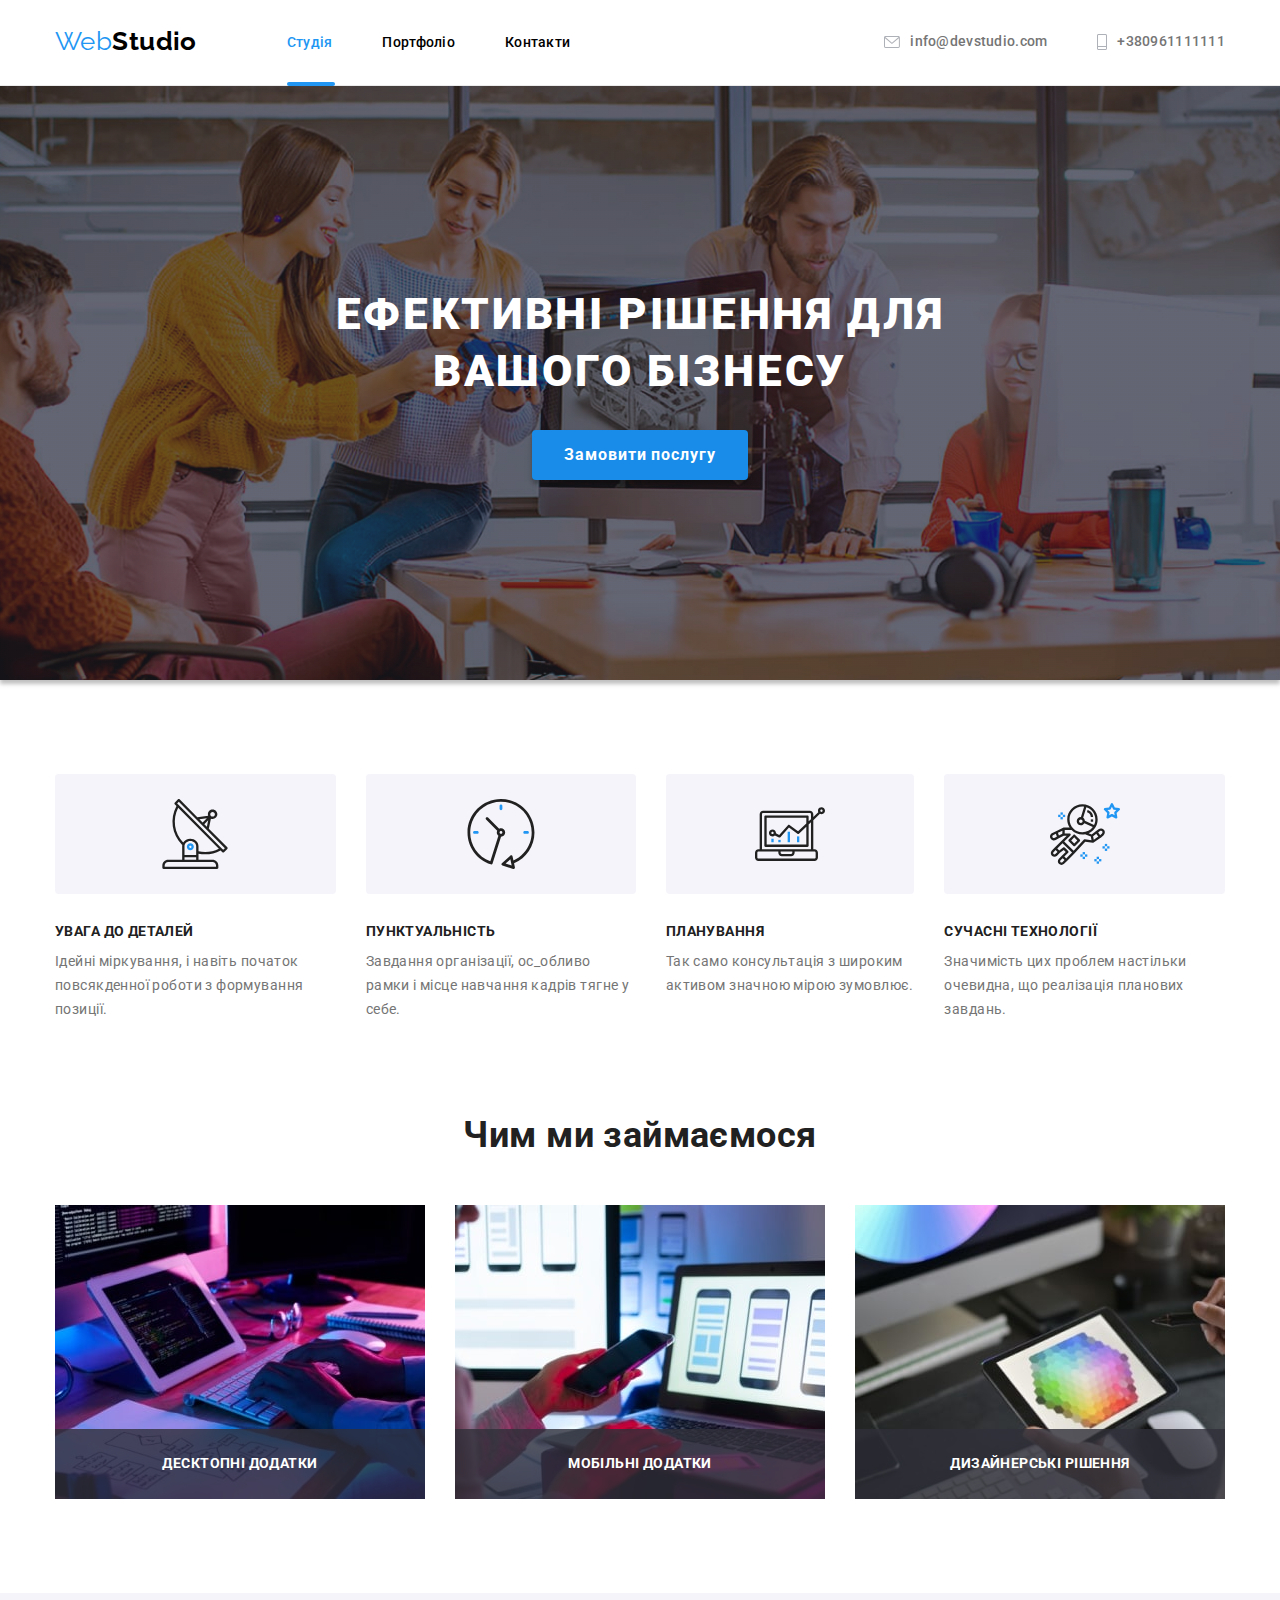
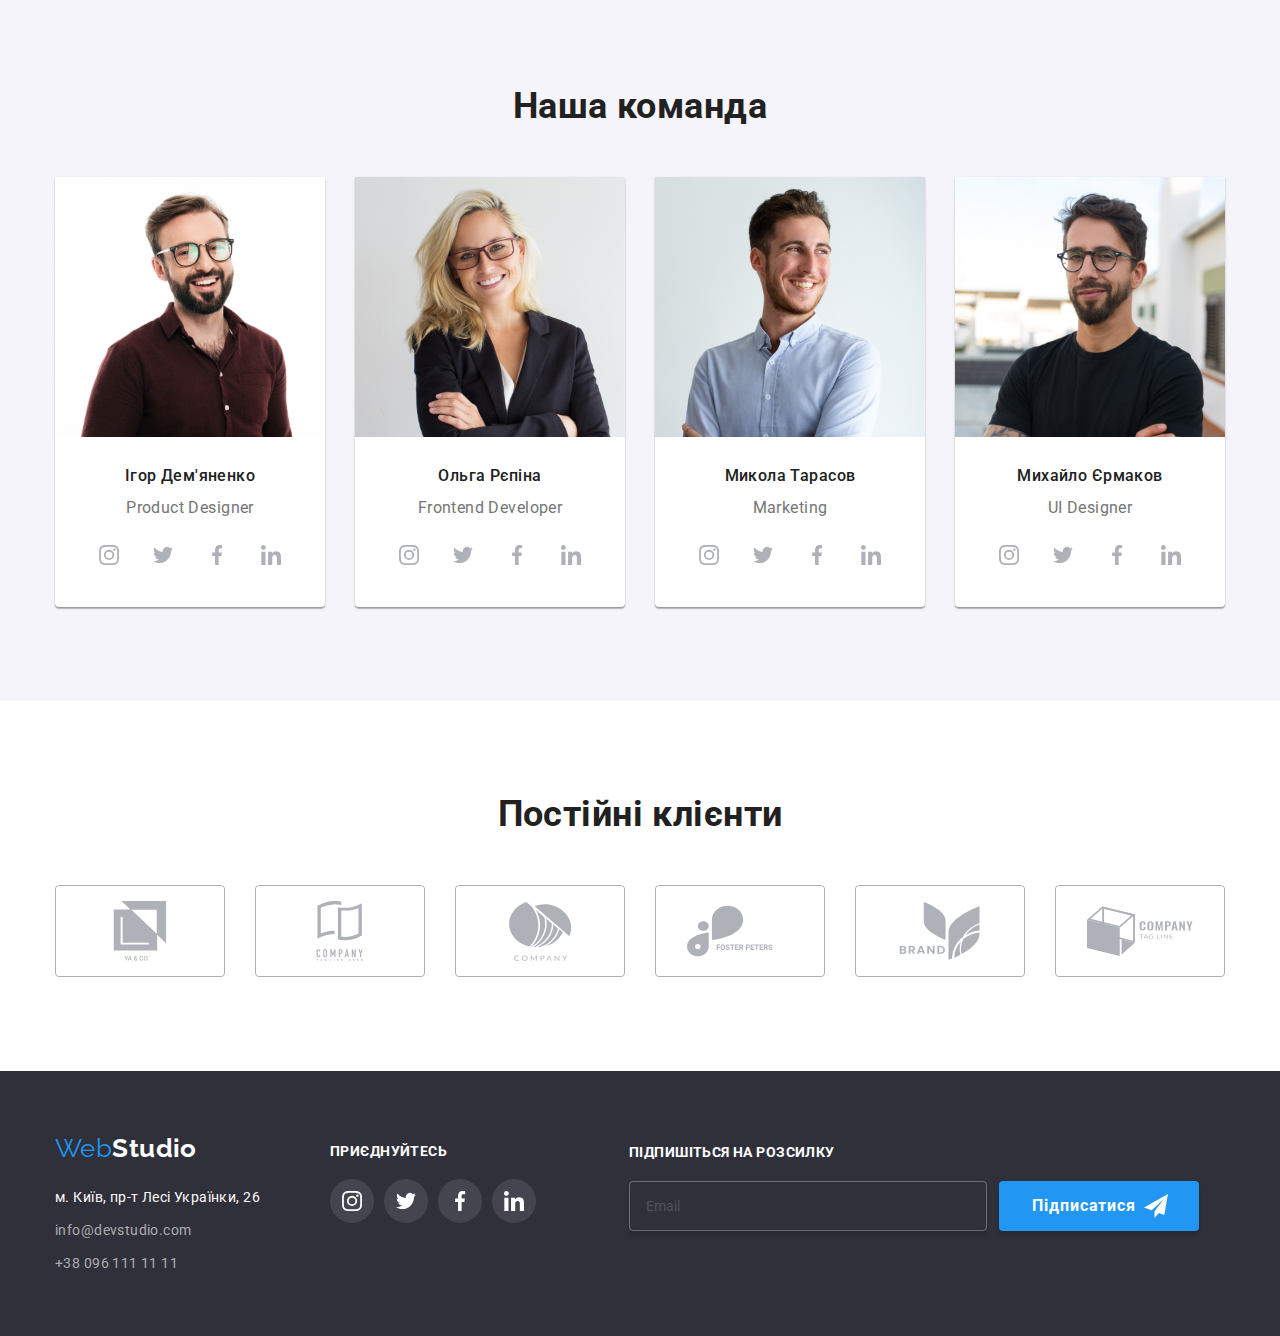
==== commit 6bf169a3: "update HW-8" ====
--- a/index.html
+++ b/index.html
@@ -381,60 +381,62 @@
   </main>
   <footer>
     <div class="container">
-      <div class="logo-footer">
-        <a class="logo-footer__spacing " href="logo">
-          <span class="logo__partFirst">Web</span><span class="logo__partSecond logo-footer__second">Studio</span></a>
-        <address>
-          <ul>
-            <li class="footer-location">
-              <a class="footer-location__spacing" href="https://www.google.com.ua/maps/@50.4851493,30.4721233,14z?hl"
-                target="_blank" rel="noreferrer noopener">м. Київ, пр-т Лесі Українки, 26</a>
+      <div class="join-block__wrapper-top">
+        <div class="logo-footer">
+          <a class="logo-footer__spacing " href="logo">
+            <span class="logo__partFirst">Web</span><span class="logo__partSecond logo-footer__second">Studio</span></a>
+          <address>
+            <ul>
+              <li class="footer-location">
+                <a class="footer-location__spacing" href="https://www.google.com.ua/maps/@50.4851493,30.4721233,14z?hl"
+                  target="_blank" rel="noreferrer noopener">м. Київ, пр-т Лесі Українки, 26</a>
+              </li>
+              <li class="footer-location">
+                <a class="footer-location__info" href="malito:info@devstudio.com">info@devstudio.com</a>
+              </li>
+              <li>
+                <a class="footer-location__info" href="tel:+380961111111">+38 096 111 11 11</a>
+              </li>
+            </ul>
+          </address>
+        </div>
+        <div class="join-block">
+          <h2>ПРИЄДНУЙТЕСЬ</h2>
+          <ul class="social-link social-link-footer">
+            <li class="social-card">
+              <a href="#" class="social-card__team">
+                <svg class="icon icon-footer" width="20px" height="20px">
+                  <use href="./images/symbol-defs.svg#icon-instagram"></use>
+                </svg>
+              </a>
             </li>
-            <li class="footer-location">
-              <a class="footer-location__info" href="malito:info@devstudio.com">info@devstudio.com</a>
+            <li class="social-card">
+              <a href="#" class="social-card__team">
+                <svg class="icon icon-footer" width="20px" height="20px">
+                  <use href="./images/symbol-defs.svg#icon-twitter"></use>
+                </svg>
+              </a>
             </li>
-            <li>
-              <a class="footer-location__info" href="tel:+380961111111">+38 096 111 11 11</a>
+            <li class="social-card">
+              <a href="#" class="social-card__team">
+                <svg class="icon icon-footer" width="20" height="20">
+                  <use href="./images/symbol-defs.svg#icon-facebook"></use>
+                </svg>
+              </a>
+            </li>
+            <li class="social-card">
+              <a href="#" class="social-card__team">
+                <svg class="icon icon-footer" width="20px" height="20px">
+                  <use href="./images/symbol-defs.svg#icon-linkedin"></use>
+                </svg>
+              </a>
             </li>
           </ul>
-        </address>
-      </div>
-      <div class="join-block">
-        <h2>ПРИЄДНУЙТЕСЬ</h2>
-        <ul class="social-link social-link-footer">
-          <li class="social-card">
-            <a href="#" class="social-card__team">
-              <svg class="icon icon-footer" width="20px" height="20px">
-                <use href="./images/symbol-defs.svg#icon-instagram"></use>
-              </svg>
-            </a>
-          </li>
-          <li class="social-card">
-            <a href="#" class="social-card__team">
-              <svg class="icon icon-footer" width="20px" height="20px">
-                <use href="./images/symbol-defs.svg#icon-twitter"></use>
-              </svg>
-            </a>
-          </li>
-          <li class="social-card">
-            <a href="#" class="social-card__team">
-              <svg class="icon icon-footer" width="20" height="20">
-                <use href="./images/symbol-defs.svg#icon-facebook"></use>
-              </svg>
-            </a>
-          </li>
-          <li class="social-card">
-            <a href="#" class="social-card__team">
-              <svg class="icon icon-footer" width="20px" height="20px">
-                <use href="./images/symbol-defs.svg#icon-linkedin"></use>
-              </svg>
-            </a>
-          </li>
-        </ul>
+        </div>
       </div>
       <div class="join-block-wrapper">
         <p class="join-block__title">Підпишіться на розсилку</p>
-        <form>
+        <form class="join-block__form">
           <input type="text" name="join" class="join-block__input " placeholder="Email" />
           <button type="button" class="join-block__btn">
             <span class="join-block__subscribe"> Підписатися</span>
@@ -487,7 +489,7 @@
             <textarea name="comment" id="user-comment" class="popup-form__comment"
               placeholder="Введіть текст"></textarea>
           </div>
-          <div class="popup-form-wrapper">
+          <div class="popup-form__wrapper">
             <input type="checkbox" name="policy" id="popup-content__policy"
               class="visually-hidden popup-content__policy" />
             <label class="popup-content__policyLbl" for="popup-content__policy">Погоджуюся з розсилкою та приймаю
--- a/css/main.min.css
+++ b/css/main.min.css
@@ -1 +1 @@
-@import"../utils/_dFlex.scss";.visually-hidden{position:absolute;width:1px;height:1px;margin:-1px;border:0;padding:0;white-space:nowrap;-webkit-clip-path:inset(100%);clip-path:inset(100%);clip:rect(0 0 0 0);overflow:hidden}.is-hidden{opacity:0 !important;visibility:hidden !important}.teamcards,.logo,.header-menu,.header-navigations,.header-container,.contact{display:flex;align-items:center}.container{width:100%;max-width:1200px;margin:0 auto;padding-left:15px;padding-right:15px}.section{padding-top:94px;padding-bottom:94px}@media screen and (max-width: 480px){.section{padding-top:60px;padding-bottom:30px}}.section-rubric{padding-top:0}@media screen and (max-width: 480px){.section-rubric{display:none}}@media screen and (max-width: 769px)and (min-width: 481px){.section-rubric{display:none}}.section-studio{width:100%;box-shadow:0px 4px 4px rgba(0,0,0,.25);margin:0 auto;background:linear-gradient(rgba(47, 48, 58, 0.4), rgba(47, 48, 58, 0.4)),url(../images/main.jpg) no-repeat center;background-color:var(--color-footer);max-width:1600px;padding-top:200px;padding-bottom:200px;display:flex;justify-content:center;align-items:center;flex-direction:column}@media(min-device-pixel-ratio: 2),(-webkit-min-device-pixel-ratio: 2),(min-resolution: 192dpi),(min-resolution: 2dppx){.section-studio .box{background-image:url("../images/hero2px-desk.jpg")}}@media screen and (max-width: 480px){.section-studio{background:linear-gradient(rgba(47, 48, 58, 0.4), rgba(47, 48, 58, 0.4)),url(../images/hero1px-mob.jpg) no-repeat center;padding:125px 0}}@media screen and (max-width: 480px)and (min-device-pixel-ratio: 2),screen and (max-width: 480px)and (-webkit-min-device-pixel-ratio: 2),screen and (max-width: 480px)and (min-resolution: 192dpi),screen and (max-width: 480px)and (min-resolution: 2dppx){.section-studio .box{background:linear-gradient(rgba(47, 48, 58, 0.4), rgba(47, 48, 58, 0.4)),url(../images/hero2px-mob.jpg) no-repeat center}}@media screen and (max-width: 769px)and (min-width: 481px){.section-studio{background:linear-gradient(rgba(47, 48, 58, 0.4), rgba(47, 48, 58, 0.4)),url(../images/hero1px-tab.jpg) no-repeat center;padding:125px 0}}@media screen and (max-width: 769px)and (min-width: 481px)and (min-device-pixel-ratio: 2),screen and (max-width: 769px)and (min-width: 481px)and (-webkit-min-device-pixel-ratio: 2),screen and (max-width: 769px)and (min-width: 481px)and (min-resolution: 192dpi),screen and (max-width: 769px)and (min-width: 481px)and (min-resolution: 2dppx){.section-studio .box{background:linear-gradient(rgba(47, 48, 58, 0.4), rgba(47, 48, 58, 0.4)),url(../images/hero2px-tab.jpg) no-repeat center}}.section-studio__title{font-weight:900;font-size:44px;line-height:1.3;text-align:center;letter-spacing:.06em;text-transform:uppercase;color:var(--text-color)}@media screen and (max-width: 480px){.section-studio__title{font-size:26px}}@media screen and (max-width: 769px)and (min-width: 481px){.section-studio__title{font-size:26px}}.section-backgroundTeam{background-color:var(--team-color)}:root{--main-color: #000000;--color-hover: #2196f3;--color-info: #757575;--title-color: #212121;--color-button: #188ce8;--text-color: #ffffff;--address-color: #ffffff99;--color-footer: #2f303a;--location-color: #fffafa;--border-color: #ececec;--team-color: #f5f4fa;--portfolio-border: #eeeeee}@-webkit-keyframes underline{0%{width:0}100%{width:108%}}@keyframes underline{0%{width:0}100%{width:108%}}@-webkit-keyframes popAnimate{0%{scale:0}50%{background-color:#000;opacity:.8}100%{scale:1;transform:rotate(0deg)}}@keyframes popAnimate{0%{scale:0}50%{background-color:#000;opacity:.8}100%{scale:1;transform:rotate(0deg)}}@-webkit-keyframes popClouse{0%{transform:rotate(0);scale:1}100%{transform:rotate(360deg);scale:.7;opacity:0}}@keyframes popClouse{0%{transform:rotate(0);scale:1}100%{transform:rotate(360deg);scale:.7;opacity:0}}img{width:100%;max-width:100%;display:block;height:auto}body{margin:0;font-family:"Roboto",sans-serif;font-size:14px;letter-spacing:.03em;color:var(--main-color)}address{font-style:normal;color:var(--title-color)}footer{background:#2f303a;padding-top:60px;padding-bottom:60px}footer>.container{display:flex;align-items:baseline}@media screen and (max-width: 480px){footer>.container{flex-direction:column;align-items:center}}@media screen and (max-width: 769px)and (min-width: 481px){footer>.container{flex-wrap:wrap;text-align:center;justify-content:space-evenly}}h1,h2,h3,h4,h5,h6,p,a,ul{margin:0;padding:0;border:0;font-size:100%;vertical-align:baseline;list-style:none;text-decoration:none}.section-studio__order{width:216px;height:50px;font-size:16px;font-weight:700;line-height:1.8;letter-spacing:.06em;color:var(--text-color);background-color:var(--color-button);cursor:pointer;margin-top:30px;border:rgba(0,0,0,0);border-radius:4px;box-shadow:0px 4px 4px rgba(0,0,0,.25)}.cards-list{display:flex;gap:30px}@media screen and (max-width: 480px){.cards-list{flex-direction:column}}@media screen and (max-width: 769px)and (min-width: 481px){.cards-list{flex-wrap:wrap}}@media screen and (max-width: 769px)and (min-width: 481px){.cards-list__icon{width:calc((100% - 30px)/2)}}.cards-list__icon:nth-of-type(1)::before{background:url(../images/antenna\ 1.svg) center no-repeat;background-color:#f5f4fa}.cards-list__icon:nth-of-type(2)::before{background:url(../images/clock\ 1.svg) center no-repeat;background-color:#f5f4fa}.cards-list__icon:nth-of-type(3)::before{background:url(../images/diagram\ 1.svg) center no-repeat;background-color:#f5f4fa}.cards-list__icon:nth-of-type(4)::before{background:url(../images/astronaut\ 1.svg) center no-repeat;background-color:#f5f4fa}.cards-list__icon::before{content:"";display:block;width:100%;height:120px;background-size:70px;margin-bottom:30px;border-radius:4px}.cards-list__title{line-height:1.14;text-transform:uppercase;color:var(--title-color)}@media screen and (max-width: 480px){.cards-list__title{text-align:center}}.cards-list__description{line-height:1.7;letter-spacing:.03em;color:var(--color-info);margin-top:10px}@media screen and (max-width: 480px){.cards-list__description{margin-bottom:30px}}.contact{margin-left:auto;gap:50px}@media screen and (max-width: 1200px){.contact{gap:calc(5px + 40*(100vw - 320px)/880)}}@media screen and (max-width: 480px){.contact{display:none}}@media screen and (max-width: 769px)and (min-width: 481px){.contact{gap:0;flex-direction:column;align-items:baseline;font-size:12px}}.contact__info{display:flex;justify-content:center;align-items:center;font-weight:500;line-height:1.7;letter-spacing:.02em;color:var(--color-info);transition-duration:250ms;transition-property:color;transition-timing-function:cubic-bezier(0.4, 0, 0.2, 1)}.contact__info:hover,.contact__info:focus{color:var(--color-hover)}.contact__info>svg{vertical-align:middle;margin-right:10px}.contact__info:hover>svg,.contact__info:focus>svg{fill:var(--color-hover)}.header{border-bottom:1px solid var(--border-color);padding-top:24px;padding-bottom:25px}@media screen and (max-width: 769px)and (min-width: 481px){.header{padding-top:7.5px;padding-bottom:7.5px}}.header-container{justify-content:space-between}@media screen and (max-width: 769px)and (min-width: 481px){.header-container{padding:15px}}.header-navigations{margin-right:15px}.header-menu{gap:50px}@media screen and (max-width: 1200px){.header-menu{gap:calc(10px + 40*(100vw - 320px)/880)}}@media screen and (max-width: 480px){.header-menu{display:none}}@media screen and (max-width: 769px)and (min-width: 481px){.header-menu{gap:15px}}.icon{transition-duration:250ms;transition-property:fill;transition-timing-function:cubic-bezier(0.4, 0, 0.2, 1);fill:#afb1b8}.icon-footer{fill:#fff}.logo{margin-right:93px}@media screen and (max-width: 1200px){.logo{margin-right:calc(10px + 83*(100vw - 320px)/880)}}@media screen and (max-width: 769px)and (min-width: 481px){.logo{display:flex;margin-right:calc(10px + 83*(100vw - 320px)/880)}}.logo__partFirst{font-family:"Raleway",sans-serif;font-size:26px;color:var(--color-hover);line-height:1.38}@media screen and (max-width: 480px){.logo-footer{text-align:center}}.logo__partSecond{font-family:"Raleway",sans-serif;font-size:26px;font-weight:700;color:var(--main-color);line-height:1.38}.logo-footer__second{color:var(--text-color)}.logo-footer__spacing{display:block;margin-bottom:20px}.menu__link{font-weight:500;line-height:1.17;letter-spacing:.02em;color:var(--main-color);display:flex;align-items:center;position:relative;transition-duration:250ms;transition-property:color;transition-timing-function:cubic-bezier(0.4, 0, 0.2, 1)}.menu__link:hover,.menu__link:focus{color:var(--color-hover)}.menu__link__active{color:var(--color-hover)}.menu__link__active::after{content:"";position:absolute;top:48px;width:48px;height:4px;background:#2196f3;border-radius:2px;-webkit-animation:underline 500ms linear;animation:underline 500ms linear}.menu__link__secondAct{color:var(--color-hover)}.menu__link__secondAct::after{content:"";position:absolute;top:48px;width:78px;height:4px;background:#2196f3;border-radius:2px;-webkit-animation:underline 1s;animation:underline 1s}.rubric-card__title{font-size:36px;line-height:1.1;text-align:center;color:var(--title-color);margin-bottom:50px}@media screen and (max-width: 480px){.rubric-card__title{font-size:28px}}.rubric-card__image{display:flex;gap:30px;margin-top:50px}.rubric-card__image>li{position:relative}.rubric-card__description{position:absolute;bottom:0;height:70px;background:rgba(47,48,58,.8);width:100%;font-weight:700;display:flex;justify-content:center;align-items:center;line-height:1.14;text-align:center;text-transform:uppercase;color:#fff}.social-link{display:flex;justify-content:center;gap:10px}.social-link-footer{gap:10px}.social-link-footer->li{background-color:rgba(255,255,255,.1)}.social-card{width:44px;height:44px;border-radius:50%;background-color:rgba(255,255,255,.1)}.social-card__team{display:flex;justify-content:center;align-items:center;width:44px;height:44px;border-radius:50%;gap:22px;transition-duration:250ms;transition-property:background-color;transition-timing-function:cubic-bezier(0.4, 0, 0.2, 1)}.social-card__team:hover,.social-card__team:focus{background-color:#2196f3;outline:none;fill:#fff}.social-card__team:hover>svg,.social-card__team:focus>svg{fill:#fff}.teamcards{text-align:center;gap:30px}@media screen and (max-width: 480px){.teamcards{width:100%;flex-wrap:wrap;gap:30px}}@media screen and (max-width: 769px)and (min-width: 481px){.teamcards{width:100%;flex-wrap:wrap;gap:30px}}.teamcards-card{width:calc((100% - 90px)/4);border-radius:0px 0px 4px 4px;padding-bottom:30px;background-color:var(--text-color);box-shadow:0px 1px 3px rgba(0,0,0,.12),0px 1px 1px rgba(0,0,0,.14),0px 2px 1px rgba(0,0,0,.2)}@media screen and (max-width: 480px){.teamcards-card{width:100%}}@media screen and (max-width: 769px)and (min-width: 481px){.teamcards-card{width:calc((100% - 30px)/2)}}@media screen and (max-width: 480px){.teamcards-card>img{width:100%}}@media screen and (max-width: 769px)and (min-width: 481px){.teamcards-card>img{width:100%}}.teamcards-card>ul>.social-card{max-width:44px;width:calc((100% - 30px)/4)}.teamcards-card__name{font-weight:500;font-size:16px;line-height:1.1;color:var(--title-color);margin-top:30px}.teamcards-card__jobTitle{font-size:16px;line-height:1.1;color:var(--color-info);margin-top:15px;margin-bottom:16px}.clients-card{display:flex;gap:30px}@media screen and (max-width: 480px){.clients-card{flex-wrap:wrap}}@media screen and (max-width: 769px)and (min-width: 481px){.clients-card{flex-wrap:wrap}}.clients-card>li{width:calc((100% - 150px)/6);height:92px}@media screen and (max-width: 480px){.clients-card>li{width:calc((100% - 30px)/2)}}@media screen and (max-width: 769px)and (min-width: 481px){.clients-card>li{width:calc((100% - 60px)/3)}}.clients-card__link{width:100%;height:100%;border:1px solid #afb1b8;border-radius:4px;display:flex;align-items:center;justify-content:center;cursor:pointer;transition-duration:250ms;transition-property:border;transition-timing-function:cubic-bezier(0.4, 0, 0.2, 1)}.clients-card__link:focus,.clients-card__link:hover{outline:none;border:1px solid #2196f3}.clients-card__link>svg{transition-duration:250ms;transition-property:fill;transition-timing-function:cubic-bezier(0.4, 0, 0.2, 1)}.clients-card__link:focus>svg,.clients-card__link:hover>svg{fill:#2196f3}.clients-card__icon{fill:#afb1b8}.footer-location{margin-bottom:9px}.footer-location__spacing{color:var(--location-color);line-height:1.7}.footer-location__spacing:hover,.footer-location__spacing:focus{color:var(--color-hover)}.footer-location__info{color:var(--address-color);line-height:1.7}.footer-location__info:hover,.footer-location__info:focus{color:var(--color-hover)}.join-block{margin-left:70px;margin-top:12px;margin-right:15px}@media screen and (max-width: 480px){.join-block{margin-top:60px;margin-left:0;text-align:center}}@media screen and (max-width: 769px)and (min-width: 481px){.join-block{margin-left:0;text-align:center}}.join-block>h2{margin-bottom:20px;color:#fff}.join-block__btn{width:200px;height:50px;background:#2196f3;box-shadow:0px 4px 4px rgba(0,0,0,.15);border-radius:4px;border:rgba(0,0,0,0);padding:10px 28px;cursor:pointer}@media screen and (max-width: 480px){.join-block__btn{margin-top:20px}}.join-block__subscribe{font-weight:700;font-size:16px;line-height:1.87;letter-spacing:.06em;color:#fff;display:block}.join-block__subscribe::after{content:"";background:url(../images/icon-send.png) no-repeat center;width:30px;height:30px;display:block;float:right}.join-block-wrapper{margin-left:auto}@media screen and (max-width: 480px){.join-block-wrapper{margin-left:0;text-align:center}}@media screen and (max-width: 769px)and (min-width: 481px){.join-block-wrapper{margin-left:0;text-align:center}}.join-block-wrapper>form{display:flex;flex-wrap:wrap;justify-content:center;gap:12px}@media screen and (max-width: 480px){.join-block-wrapper>form{display:block}}@media screen and (max-width: 769px)and (min-width: 481px){.join-block-wrapper>form{display:flex;flex-direction:column;align-items:center;gap:20px}}@media screen and (max-width: 1200px)and (min-width: 769px){.join-block-wrapper>form{display:flex;flex-wrap:wrap;gap:12px}}.join-block__input{width:358px;height:50px;border:1px solid rgba(255,255,255,.3);box-shadow:0px 4px 4px rgba(0,0,0,.15);border-radius:4px;background-color:rgba(0,0,0,0);outline:rgba(0,0,0,0);padding:15px 16px;color:#fff;transition-duration:250ms;transition-property:width,height,padding;transition-timing-function:cubic-bezier(0.4, 0, 0.2, 1)}@media screen and (max-width: 480px){.join-block__input{width:100%}}@media screen and (max-width: 769px)and (min-width: 481px){.join-block__input{width:450px}}@media screen and (max-width: 807px)and (min-width: 768px){.join-block__input{width:100%}}.join-block__input:focus{border-color:#2196f3}.join-block__input::-moz-placeholder{color:rgba(117,117,117,.5)}.join-block__input:-ms-input-placeholder{color:rgba(117,117,117,.5)}.join-block__input::placeholder{color:rgba(117,117,117,.5)}.join-block__title{font-weight:700;font-size:14px;line-height:1.14;letter-spacing:.03em;text-transform:uppercase;color:#fff;margin-bottom:20px}@media screen and (max-width: 1098px)and (min-width: 768px){.join-block__title{text-align:center}}@media screen and (max-width: 480px){.join-block__title{margin-top:60px}}@media screen and (max-width: 769px)and (min-width: 481px){.join-block__title{margin-top:60px}}.popup{position:fixed;top:0;width:100%;height:100%;background-color:rgba(34,23,23,.137);opacity:1;visibility:visible;transition-duration:1s;transition-property:opacity,visibility}.popup:not(.is-hidden){-webkit-animation:popAnimate 850ms cubic-bezier(0.4, 0, 0.2, 1);animation:popAnimate 850ms cubic-bezier(0.4, 0, 0.2, 1)}.popup.is-hidden .popup-body{-webkit-animation:popClouse 850ms linear;animation:popClouse 850ms linear}.popup-body{width:528px;height:581px;background-color:#fff;box-shadow:0px 1px 3px rgba(0,0,0,.12),0px 1px 1px rgba(0,0,0,.14),0px 2px 1px rgba(0,0,0,.2);border-radius:4px;position:absolute;top:0;bottom:0;right:0;left:0;margin:auto}@media screen and (max-width: 480px){.popup-body{width:calc(100% - 30px);height:609px}}.popup-content{width:100%;height:100%;position:relative;padding:40px}.popup-content__closeBtn{position:absolute;width:30px;height:30px;top:8px;right:8px;border-radius:50%;display:flex;align-items:center;justify-content:center;background-color:#fff;border:1px solid rgba(0,0,0,.1);cursor:pointer}.popup-content__closeBtn:hover{fill:var(--color-hover)}.popup-content__icon{width:40px;height:40px;background-color:rgba(0,0,0,0)}.popup-content__title{font-weight:700;font-size:20px;line-height:1.15;text-align:center;letter-spacing:.03em;color:#212121;margin-bottom:12px}.popup-form{display:flex;flex-direction:column;gap:10px}.popup-form-wrapper{display:flex;flex-direction:column}.popup-form-wrapper:nth-of-type(4){margin-bottom:20px}.popup-form-wrapper:nth-of-type(5){align-items:center}.popup-form__input{width:448px;height:40px;border:1px solid rgba(33,33,33,.2);border-radius:4px;padding-left:40px;outline:rgba(0,0,0,0);transition-duration:250ms;transition-property:width,height,padding;transition-timing-function:cubic-bezier(0.4, 0, 0.2, 1)}@media screen and (max-width: 480px){.popup-form__input{width:100%}}.popup-form__input:focus{border-color:#2196f3}.popup-form__input:focus+.modal-icon{fill:#2196f3}.popup-form__lblName{font-weight:400;font-size:12px;line-height:1.16;letter-spacing:.01em;color:#757575;margin-bottom:4px}.popup-form__comment{width:448px;height:120px;border:1px solid rgba(33,33,33,.2);border-radius:4px;resize:none;font-size:12px;line-height:1.16;letter-spacing:.01em;color:#000;padding:12px 16px;outline:rgba(0,0,0,0);transition-duration:250ms;transition-property:width,height,padding;transition-timing-function:cubic-bezier(0.4, 0, 0.2, 1)}@media screen and (max-width: 480px){.popup-form__comment{width:100%}}.popup-form__comment::-moz-placeholder{color:rgba(117,117,117,.5)}.popup-form__comment:-ms-input-placeholder{color:rgba(117,117,117,.5)}.popup-form__comment::placeholder{color:rgba(117,117,117,.5)}.popup-form__comment:focus{border-color:#2196f3}.popup-form__icnWrapper{position:relative}.popup-form__icon{position:absolute;left:12px;top:0;bottom:0;margin:auto;transition-duration:250ms;transition-property:width,height,padding;transition-timing-function:cubic-bezier(0.4, 0, 0.2, 1)}.popup-form__button{width:200px;height:50px;background:#2196f3;box-shadow:0px 4px 4px rgba(0,0,0,.15);border-radius:4px;border:rgba(0,0,0,0);margin:30px auto 0 auto;font-weight:700;font-size:16px;line-height:1.8;display:flex;justify-content:center;align-items:center;letter-spacing:.06em;color:#fff;cursor:pointer}.popup-content__policyLbl{color:#757575}@media screen and (max-width: 480px){.popup-content__policyLbl{font-size:12px}}.popup-content__policyLbl::before{content:"";display:block;width:16px;height:15px;border:1px solid #212121;float:left;margin-right:8.38px;border-radius:2px;transition-duration:250ms;transition-property:width,height,padding;transition-timing-function:cubic-bezier(0.4, 0, 0.2, 1)}.popup-content__policyLbl>a{color:#2196f3;text-decoration:underline}.popup-content__policy:checked+.popup-content__policyLbl::before{background:url(../images/agree.png) no-repeat center;background-color:#2196f3;border:none}.navigation-block{display:flex;justify-content:center;margin-bottom:50px;gap:8px}.navigation-block__btns{font-family:inherit;font-weight:500;font-size:16px;line-height:1.6;text-align:center;color:var(--main-color);cursor:pointer;border-radius:4px;border:rgba(0,0,0,0);padding:6px 22px;transition-duration:250ms;transition-property:color,background-color,box-shadow;transition-timing-function:cubic-bezier(0.4, 0, 0.2, 1)}.navigation-block__btns:hover,.navigation-block__btns:focus{color:var(--text-color);background-color:var(--color-hover);box-shadow:0px 1px 3px rgba(0,0,0,.12),0px 1px 1px rgba(0,0,0,.14),0px 2px 1px rgba(0,0,0,.2)}.cards-set{display:flex;flex-wrap:wrap;gap:30px}.cards-set>li{box-shadow:0px 1px 1px rgba(0,0,0,.12),0px 4px 4px rgba(0,0,0,.06),1px 4px 6px rgba(0,0,0,.16)}.cards-set>li:hover .cards-set__sliderText{width:100%;height:100%;padding:63px 24px}.cards-set-wrapper{position:relative;overflow:hidden}.card-content{padding:20px 24px;border-bottom:1px solid var(--portfolio-border);border-left:1px solid var(--portfolio-border);border-right:1px solid var(--portfolio-border)}.card-content_title{font-size:18px;line-height:2;letter-spacing:.06em;color:var(--main-color)}.cards-set__sliderText{position:absolute;bottom:0;background-color:rgba(33,150,243,.9);font-weight:400;font-size:18px;line-height:28px;letter-spacing:.03em;color:#fff;padding:0 24px;transition-duration:250ms;transition-property:width,height,padding;transition-timing-function:cubic-bezier(0.4, 0, 0.2, 1);width:100%;height:0}.card-content__description{font-size:16px;line-height:1.8;color:var(--color-info);margin-top:4px}.mobile-menu{width:100%;height:100%;position:fixed;background-color:#fff;top:0;left:0}.mobile-menu>.mobile-menu__content{height:100%;display:flex;flex-direction:column;justify-content:space-between}.mobile-menu-top>ul{display:flex;flex-direction:column;gap:32px}.mobile-menu__content{padding:48px 40px}.mobile-menu__link{font-weight:500;font-size:40px;line-height:1.175;letter-spacing:.02em;color:#212121}.mobile-menu__link:hover,.mobile-menu__link:focus{color:var(--color-hover)}.mobile-menu__info{font-weight:500;font-size:24px;line-height:28px;letter-spacing:.02em;color:#757575}.mobile-menu__info:hover,.mobile-menu__info:focus{color:var(--color-hover)}.mobile-menu__social{gap:20px;margin-top:64px;display:grid;grid-template-columns:repeat(4, 1fr)}@media screen and (max-width: 450px){.mobile-menu__social{grid-template-columns:repeat(2, 1fr)}}.mobile-menu__social :nth-child(1):not(:last-child),.mobile-menu__social :nth-child(2):not(:last-child),.mobile-menu__social :nth-child(3):not(:last-child){border-right:1px solid rgba(33,33,33,.2)}.mobile-menu-social-link{grid-column-end:span 1;font-weight:500;font-size:18px;line-height:22px;letter-spacing:.02em;color:#2196f3;margin-right:10px}.mobile-menu__btn-close{position:absolute;right:15px;top:10px;background-color:#fff;border:none;border-radius:50%}.mobile-menu__btn-close:hover,.mobile-menu__btn-close:focus,.mobile-menu__btn-close:active{fill:var(--color-hover);outline:var(--color-hover)}.mobile-menu__btn-open{display:none;background-color:rgba(0,0,0,0);border:none}@media screen and (max-width: 480px){.mobile-menu__btn-open{display:block}}.mobile-menu__btn-open:hover,.mobile-menu__btn-open:focus,.mobile-menu__btn-open:active{fill:var(--color-hover);outline:var(--color-hover)}/*# sourceMappingURL=main.min.css.map */+@import"../utils/_dFlex.scss";.visually-hidden{position:absolute;width:1px;height:1px;margin:-1px;border:0;padding:0;white-space:nowrap;-webkit-clip-path:inset(100%);clip-path:inset(100%);clip:rect(0 0 0 0);overflow:hidden}.is-hidden{opacity:0 !important;visibility:hidden !important}.teamcards,.logo,.header-menu,.header-navigations,.header-container,.contact{display:flex;align-items:center}.container{width:100%;max-width:1200px;margin:0 auto;padding-left:15px;padding-right:15px}.section{padding-top:94px;padding-bottom:94px}@media screen and (max-width: 768px){.section{padding-top:60px;padding-bottom:30px}}.section-rubric{padding-top:0}@media screen and (max-width: 768px){.section-rubric{display:none}}@media screen and (max-width: 1200px)and (min-width: 768px){.section-rubric{display:none}}.section-studio{width:100%;box-shadow:0px 4px 4px rgba(0,0,0,.25);margin:0 auto;background:linear-gradient(rgba(47, 48, 58, 0.4), rgba(47, 48, 58, 0.4)),url(../images/main.jpg) no-repeat center;background-size:cover;background-color:var(--color-footer);max-width:1600px;padding-top:200px;padding-bottom:200px;display:flex;justify-content:center;align-items:center;flex-direction:column}@media(min-device-pixel-ratio: 2),(-webkit-min-device-pixel-ratio: 2),(min-resolution: 192dpi),(min-resolution: 2dppx){.section-studio .box{background-image:url("../images/hero2px-desk.jpg")}}@media screen and (max-width: 768px){.section-studio{background:linear-gradient(rgba(47, 48, 58, 0.4), rgba(47, 48, 58, 0.4)),url(../images/hero1px-mob.jpg) no-repeat center;padding:125px 0;background-size:cover}}@media screen and (max-width: 768px)and (min-device-pixel-ratio: 2),screen and (max-width: 768px)and (-webkit-min-device-pixel-ratio: 2),screen and (max-width: 768px)and (min-resolution: 192dpi),screen and (max-width: 768px)and (min-resolution: 2dppx){.section-studio .box{background:linear-gradient(rgba(47, 48, 58, 0.4), rgba(47, 48, 58, 0.4)),url(../images/hero2px-mob.jpg) no-repeat center}}@media screen and (max-width: 1200px)and (min-width: 768px){.section-studio{background:linear-gradient(rgba(47, 48, 58, 0.4), rgba(47, 48, 58, 0.4)),url(../images/hero1px-tab.jpg) no-repeat center;padding:125px 0;background-size:cover}}@media screen and (max-width: 1200px)and (min-width: 768px)and (min-device-pixel-ratio: 2),screen and (max-width: 1200px)and (min-width: 768px)and (-webkit-min-device-pixel-ratio: 2),screen and (max-width: 1200px)and (min-width: 768px)and (min-resolution: 192dpi),screen and (max-width: 1200px)and (min-width: 768px)and (min-resolution: 2dppx){.section-studio .box{background:linear-gradient(rgba(47, 48, 58, 0.4), rgba(47, 48, 58, 0.4)),url(../images/hero2px-tab.jpg) no-repeat center}}.section-studio__title{font-weight:900;font-size:44px;line-height:1.3;text-align:center;letter-spacing:.06em;text-transform:uppercase;color:var(--text-color)}@media screen and (max-width: 768px){.section-studio__title{font-size:26px}}@media screen and (max-width: 1200px)and (min-width: 768px){.section-studio__title{font-size:26px}}.section-backgroundTeam{background-color:var(--team-color)}:root{--main-color: #000000;--color-hover: #2196f3;--color-info: #757575;--title-color: #212121;--color-button: #188ce8;--text-color: #ffffff;--address-color: #ffffff99;--color-footer: #2f303a;--location-color: #fffafa;--border-color: #ececec;--team-color: #f5f4fa;--portfolio-border: #eeeeee}@-webkit-keyframes underline{0%{width:0}100%{width:108%}}@keyframes underline{0%{width:0}100%{width:108%}}@-webkit-keyframes popAnimate{0%{scale:0}50%{background-color:#000;opacity:.8}100%{scale:1;transform:rotate(0deg)}}@keyframes popAnimate{0%{scale:0}50%{background-color:#000;opacity:.8}100%{scale:1;transform:rotate(0deg)}}@-webkit-keyframes popClouse{0%{transform:rotate(0);scale:1}100%{transform:rotate(360deg);scale:.7;opacity:0}}@keyframes popClouse{0%{transform:rotate(0);scale:1}100%{transform:rotate(360deg);scale:.7;opacity:0}}img{width:100%;max-width:100%;display:block;height:auto}body{margin:0;font-family:"Roboto",sans-serif;font-size:14px;letter-spacing:.03em;color:var(--main-color)}address{font-style:normal;color:var(--title-color)}footer{background:#2f303a;padding-top:60px;padding-bottom:60px}footer>.container{display:flex;align-items:baseline}@media screen and (max-width: 768px){footer>.container{flex-direction:column;align-items:center}}@media screen and (max-width: 1200px)and (min-width: 768px){footer>.container{text-align:center;justify-content:space-evenly;flex-direction:column;align-items:center}}h1,h2,h3,h4,h5,h6,p,a,ul{margin:0;padding:0;border:0;font-size:100%;vertical-align:baseline;list-style:none;text-decoration:none}.section-studio__order{width:216px;height:50px;font-size:16px;font-weight:700;line-height:1.8;letter-spacing:.06em;color:var(--text-color);background-color:var(--color-button);cursor:pointer;margin-top:30px;border:rgba(0,0,0,0);border-radius:4px;box-shadow:0px 4px 4px rgba(0,0,0,.25)}.cards-list{display:flex;gap:30px}@media screen and (max-width: 768px){.cards-list{flex-direction:column}}@media screen and (max-width: 1200px)and (min-width: 768px){.cards-list{flex-wrap:wrap}}@media screen and (max-width: 1200px)and (min-width: 768px){.cards-list__icon{width:calc((100% - 30px)/2)}}.cards-list__icon:nth-of-type(1)::before{background:url(../images/antenna\ 1.svg) center no-repeat;background-color:#f5f4fa}.cards-list__icon:nth-of-type(2)::before{background:url(../images/clock\ 1.svg) center no-repeat;background-color:#f5f4fa}.cards-list__icon:nth-of-type(3)::before{background:url(../images/diagram\ 1.svg) center no-repeat;background-color:#f5f4fa}.cards-list__icon:nth-of-type(4)::before{background:url(../images/astronaut\ 1.svg) center no-repeat;background-color:#f5f4fa}.cards-list__icon::before{content:"";display:block;width:100%;height:120px;background-size:70px;margin-bottom:30px;border-radius:4px}.cards-list__title{line-height:1.14;text-transform:uppercase;color:var(--title-color)}@media screen and (max-width: 768px){.cards-list__title{text-align:center}}.cards-list__description{line-height:1.7;letter-spacing:.03em;color:var(--color-info);margin-top:10px}@media screen and (max-width: 768px){.cards-list__description{margin-bottom:30px}}.contact{margin-left:auto;gap:50px}@media screen and (max-width: 1200px){.contact{gap:calc(5px + 40*(100vw - 320px)/880)}}@media screen and (max-width: 768px){.contact{display:none}}@media screen and (max-width: 1200px)and (min-width: 768px){.contact{gap:0;flex-direction:column;align-items:baseline;font-size:12px}}.contact__info{display:flex;justify-content:center;align-items:center;font-weight:500;line-height:1.7;letter-spacing:.02em;color:var(--color-info);transition-duration:250ms;transition-property:color;transition-timing-function:cubic-bezier(0.4, 0, 0.2, 1)}.contact__info:hover,.contact__info:focus{color:var(--color-hover)}.contact__info>svg{vertical-align:middle;margin-right:10px}.contact__info:hover>svg,.contact__info:focus>svg{fill:var(--color-hover)}.header{border-bottom:1px solid var(--border-color);padding-top:24px;padding-bottom:25px}@media screen and (max-width: 1200px)and (min-width: 768px){.header{padding-top:7.5px;padding-bottom:7.5px}}.header-container{justify-content:space-between}@media screen and (max-width: 1200px)and (min-width: 768px){.header-container{padding:15px}}.header-navigations{gap:90px}@media screen and (max-width: 1200px)and (min-width: 768px){.header-navigations{gap:88px}}.header-menu{gap:50px}@media screen and (max-width: 1200px){.header-menu{gap:calc(10px + 40*(100vw - 320px)/880)}}@media screen and (max-width: 768px){.header-menu{display:none}}@media screen and (max-width: 1200px)and (min-width: 768px){.header-menu{gap:15px}}.icon{transition-duration:250ms;transition-property:fill;transition-timing-function:cubic-bezier(0.4, 0, 0.2, 1);fill:#afb1b8}.icon-footer{fill:#fff}@media screen and (max-width: 1200px)and (min-width: 768px){.logo{display:flex}}.logo__partFirst{font-family:"Raleway",sans-serif;font-size:26px;color:var(--color-hover);line-height:1.38}@media screen and (max-width: 768px){.logo-footer{text-align:center}}.logo__partSecond{font-family:"Raleway",sans-serif;font-size:26px;font-weight:700;color:var(--main-color);line-height:1.38}.logo-footer__second{color:var(--text-color)}.logo-footer__spacing{display:block;margin-bottom:20px}.menu__link{font-weight:500;line-height:1.17;letter-spacing:.02em;color:var(--main-color);display:flex;align-items:center;position:relative;transition-duration:250ms;transition-property:color;transition-timing-function:cubic-bezier(0.4, 0, 0.2, 1)}.menu__link:hover,.menu__link:focus{color:var(--color-hover)}.menu__link__active{color:var(--color-hover)}.menu__link__active::after{content:"";position:absolute;top:48px;width:48px;height:4px;background:#2196f3;border-radius:2px;-webkit-animation:underline 500ms linear;animation:underline 500ms linear}.menu__link__secondAct{color:var(--color-hover)}.menu__link__secondAct::after{content:"";position:absolute;top:48px;width:78px;height:4px;background:#2196f3;border-radius:2px;-webkit-animation:underline 1s;animation:underline 1s}.rubric-card__title{font-size:36px;line-height:1.1;text-align:center;color:var(--title-color);margin-bottom:50px}@media screen and (max-width: 768px){.rubric-card__title{font-size:28px}}.rubric-card__image{display:flex;gap:30px;margin-top:50px}.rubric-card__image>li{position:relative}.rubric-card__description{position:absolute;bottom:0;height:70px;background:rgba(47,48,58,.8);width:100%;font-weight:700;display:flex;justify-content:center;align-items:center;line-height:1.14;text-align:center;text-transform:uppercase;color:#fff}.social-link{display:flex;justify-content:center;gap:10px}.social-link-footer{gap:10px}.social-link-footer->li{background-color:rgba(255,255,255,.1)}.social-card{width:44px;height:44px;border-radius:50%;background-color:rgba(255,255,255,.1)}.social-card__team{display:flex;justify-content:center;align-items:center;width:44px;height:44px;border-radius:50%;gap:22px;transition-duration:250ms;transition-property:background-color;transition-timing-function:cubic-bezier(0.4, 0, 0.2, 1)}.social-card__team:hover,.social-card__team:focus{background-color:#2196f3;outline:none;fill:#fff}.social-card__team:hover>svg,.social-card__team:focus>svg{fill:#fff}.teamcards{text-align:center;gap:30px}@media screen and (max-width: 768px){.teamcards{width:100%;flex-wrap:wrap;gap:30px}}@media screen and (max-width: 1200px)and (min-width: 768px){.teamcards{width:100%;flex-wrap:wrap;gap:30px}}.teamcards-card{width:calc((100% - 90px)/4);border-radius:0px 0px 4px 4px;padding-bottom:30px;background-color:var(--text-color);box-shadow:0px 1px 3px rgba(0,0,0,.12),0px 1px 1px rgba(0,0,0,.14),0px 2px 1px rgba(0,0,0,.2)}@media screen and (max-width: 768px){.teamcards-card{width:100%}}@media screen and (max-width: 1200px)and (min-width: 768px){.teamcards-card{width:calc((100% - 30px)/2)}}@media screen and (max-width: 768px){.teamcards-card>img{width:100%}}@media screen and (max-width: 1200px)and (min-width: 768px){.teamcards-card>img{width:100%}}.teamcards-card>ul>.social-card{max-width:44px;width:calc((100% - 30px)/4)}.teamcards-card__name{font-weight:500;font-size:16px;line-height:1.1;color:var(--title-color);margin-top:30px}.teamcards-card__jobTitle{font-size:16px;line-height:1.1;color:var(--color-info);margin-top:15px;margin-bottom:16px}.clients-card{display:flex;gap:30px}@media screen and (max-width: 768px){.clients-card{flex-wrap:wrap}}@media screen and (max-width: 1200px)and (min-width: 768px){.clients-card{flex-wrap:wrap}}.clients-card>li{width:calc((100% - 150px)/6);height:92px}@media screen and (max-width: 768px){.clients-card>li{width:calc((100% - 30px)/2)}}@media screen and (max-width: 1200px)and (min-width: 768px){.clients-card>li{width:calc((100% - 60px)/3)}}.clients-card__link{width:100%;height:100%;border:1px solid #afb1b8;border-radius:4px;display:flex;align-items:center;justify-content:center;cursor:pointer;transition-duration:250ms;transition-property:border;transition-timing-function:cubic-bezier(0.4, 0, 0.2, 1)}.clients-card__link:focus,.clients-card__link:hover{outline:none;border:1px solid #2196f3}.clients-card__link>svg{transition-duration:250ms;transition-property:fill;transition-timing-function:cubic-bezier(0.4, 0, 0.2, 1)}.clients-card__link:focus>svg,.clients-card__link:hover>svg{fill:#2196f3}.clients-card__icon{fill:#afb1b8}.footer-location{margin-bottom:9px}.footer-location__spacing{color:var(--location-color);line-height:1.7}.footer-location__spacing:hover,.footer-location__spacing:focus{color:var(--color-hover)}.footer-location__info{color:var(--address-color);line-height:1.7}.footer-location__info:hover,.footer-location__info:focus{color:var(--color-hover)}.join-block{margin-top:12px}@media screen and (max-width: 768px){.join-block{margin-top:60px;margin-left:0;text-align:center}}@media screen and (max-width: 1200px)and (min-width: 768px){.join-block{margin-left:0;text-align:center}}.join-block>h2{margin-bottom:20px;color:#fff}.join-block__btn{width:200px;height:50px;background:#2196f3;box-shadow:0px 4px 4px rgba(0,0,0,.15);border-radius:4px;border:rgba(0,0,0,0);padding:10px 28px;cursor:pointer}@media screen and (max-width: 768px){.join-block__btn{margin-top:0;justify-content:center;align-items:center}}.join-block__subscribe{font-weight:700;font-size:16px;line-height:1.87;letter-spacing:.06em;color:#fff;display:block}.join-block__subscribe::after{content:"";background:url(../images/icon-send.png) no-repeat center;width:30px;height:30px;display:block;float:right}.join-block__wrapper{margin-left:auto}@media screen and (max-width: 768px){.join-block__wrapper{margin-left:0;text-align:center}}@media screen and (max-width: 1200px)and (min-width: 768px){.join-block__wrapper{margin-left:0;text-align:center}}.join-block__wrapper-top{display:flex;gap:70px;margin-right:93px}@media screen and (max-width: 768px){.join-block__wrapper-top{margin-right:0;text-align:center;flex-direction:column;gap:0;text-align:center}}@media screen and (max-width: 1200px)and (min-width: 768px){.join-block__wrapper-top{gap:60px;margin-right:0}}.join-block__input{width:358px;height:50px;border:1px solid rgba(255,255,255,.3);box-shadow:0px 4px 4px rgba(0,0,0,.15);border-radius:4px;background-color:rgba(0,0,0,0);outline:rgba(0,0,0,0);padding:15px 16px;color:#fff;transition-duration:250ms;transition-property:width,height,padding;transition-timing-function:cubic-bezier(0.4, 0, 0.2, 1)}@media screen and (max-width: 768px){.join-block__input{max-width:450px}}@media screen and (max-width: 1200px)and (min-width: 768px){.join-block__input{width:450px}}@media screen and (max-width: 807px)and (min-width: 768px){.join-block__input{width:100%}}.join-block__input:focus{border-color:#2196f3}.join-block__input::-moz-placeholder{color:rgba(117,117,117,.5)}.join-block__input:-ms-input-placeholder{color:rgba(117,117,117,.5)}.join-block__input::placeholder{color:rgba(117,117,117,.5)}.join-block__title{font-weight:700;font-size:14px;line-height:1.14;letter-spacing:.03em;text-transform:uppercase;color:#fff;margin-bottom:20px}@media screen and (max-width: 768px){.join-block__title{margin-top:60px;text-align:center}}@media screen and (max-width: 1200px)and (min-width: 768px){.join-block__title{margin-top:60px}}.join-block__form{display:flex;flex-wrap:wrap;justify-content:center;gap:12px}@media screen and (max-width: 768px){.join-block__form{display:flex;flex-direction:column;justify-content:center;align-items:center;gap:20px}}@media screen and (max-width: 1200px)and (min-width: 768px){.join-block__form{display:flex;flex-direction:column;align-items:center;gap:20px}}@media screen and (min-width: 1200px){.join-block__form{display:flex;flex-wrap:wrap;gap:12px}}.popup{position:fixed;top:0;width:100%;height:100%;background-color:rgba(34,23,23,.137);opacity:1;visibility:visible;transition-duration:1s;transition-property:opacity,visibility}.popup:not(.is-hidden){-webkit-animation:popAnimate 850ms cubic-bezier(0.4, 0, 0.2, 1);animation:popAnimate 850ms cubic-bezier(0.4, 0, 0.2, 1)}.popup.is-hidden .popup-body{-webkit-animation:popClouse 850ms linear;animation:popClouse 850ms linear}.popup-body{width:528px;height:581px;background-color:#fff;box-shadow:0px 1px 3px rgba(0,0,0,.12),0px 1px 1px rgba(0,0,0,.14),0px 2px 1px rgba(0,0,0,.2);border-radius:4px;position:absolute;top:0;bottom:0;right:0;left:0;margin:auto}@media screen and (max-width: 768px){.popup-body{width:calc(100% - 30px);height:609px}}.popup-content{width:100%;height:100%;position:relative;padding:40px}.popup-content__closeBtn{position:absolute;width:30px;height:30px;top:8px;right:8px;border-radius:50%;display:flex;align-items:center;justify-content:center;background-color:#fff;border:1px solid rgba(0,0,0,.1);cursor:pointer}.popup-content__closeBtn:hover{fill:var(--color-hover)}.popup-content__icon{width:40px;height:40px;background-color:rgba(0,0,0,0)}.popup-content__title{font-weight:700;font-size:20px;line-height:1.15;text-align:center;letter-spacing:.03em;color:#212121;margin-bottom:12px}.popup-form{display:flex;flex-direction:column;gap:10px}.popup-form-wrapper{display:flex;flex-direction:column}.popup-form-wrapper:nth-of-type(4){margin-bottom:20px}.popup-form-wrapper:nth-of-type(5){align-items:center}.popup-form__input{width:448px;height:40px;border:1px solid rgba(33,33,33,.2);border-radius:4px;padding-left:40px;outline:rgba(0,0,0,0);transition-duration:250ms;transition-property:width,height,padding;transition-timing-function:cubic-bezier(0.4, 0, 0.2, 1)}@media screen and (max-width: 768px){.popup-form__input{width:100%}}.popup-form__input:focus{border-color:#2196f3}.popup-form__input:focus+.modal-icon{fill:#2196f3}.popup-form__lblName{font-weight:400;font-size:12px;line-height:1.16;letter-spacing:.01em;color:#757575;margin-bottom:4px}.popup-form__comment{width:448px;height:120px;border:1px solid rgba(33,33,33,.2);border-radius:4px;resize:none;font-size:12px;line-height:1.16;letter-spacing:.01em;color:#000;padding:12px 16px;outline:rgba(0,0,0,0);transition-duration:250ms;transition-property:width,height,padding;transition-timing-function:cubic-bezier(0.4, 0, 0.2, 1)}@media screen and (max-width: 768px){.popup-form__comment{width:100%}}.popup-form__comment::-moz-placeholder{color:rgba(117,117,117,.5)}.popup-form__comment:-ms-input-placeholder{color:rgba(117,117,117,.5)}.popup-form__comment::placeholder{color:rgba(117,117,117,.5)}.popup-form__comment:focus{border-color:#2196f3}.popup-form__icnWrapper{position:relative}.popup-form__icon{position:absolute;left:12px;top:0;bottom:0;margin:auto;transition-duration:250ms;transition-property:width,height,padding;transition-timing-function:cubic-bezier(0.4, 0, 0.2, 1)}.popup-form__button{width:200px;height:50px;background:#2196f3;box-shadow:0px 4px 4px rgba(0,0,0,.15);border-radius:4px;border:rgba(0,0,0,0);margin:30px auto 0 auto;font-weight:700;font-size:16px;line-height:1.8;display:flex;justify-content:center;align-items:center;letter-spacing:.06em;color:#fff;cursor:pointer}.popup-content__policyLbl{color:#757575}@media screen and (max-width: 768px){.popup-content__policyLbl{font-size:12px}}.popup-content__policyLbl::before{content:"";display:block;width:16px;height:15px;border:1px solid #212121;float:left;margin-right:8.38px;border-radius:2px;transition-duration:250ms;transition-property:width,height,padding;transition-timing-function:cubic-bezier(0.4, 0, 0.2, 1)}.popup-content__policyLbl>a{color:#2196f3;text-decoration:underline}.popup-content__policy:checked+.popup-content__policyLbl::before{background:url(../images/agree.png) no-repeat center;background-color:#2196f3;border:none}.navigation-block{display:flex;justify-content:center;margin-bottom:50px;gap:8px}.navigation-block__btns{font-family:inherit;font-weight:500;font-size:16px;line-height:1.6;text-align:center;color:var(--main-color);cursor:pointer;border-radius:4px;border:rgba(0,0,0,0);padding:6px 22px;transition-duration:250ms;transition-property:color,background-color,box-shadow;transition-timing-function:cubic-bezier(0.4, 0, 0.2, 1)}.navigation-block__btns:hover,.navigation-block__btns:focus{color:var(--text-color);background-color:var(--color-hover);box-shadow:0px 1px 3px rgba(0,0,0,.12),0px 1px 1px rgba(0,0,0,.14),0px 2px 1px rgba(0,0,0,.2)}.cards-set{display:flex;flex-wrap:wrap;gap:30px}.cards-set>li{box-shadow:0px 1px 1px rgba(0,0,0,.12),0px 4px 4px rgba(0,0,0,.06),1px 4px 6px rgba(0,0,0,.16)}.cards-set>li:hover .cards-set__sliderText{width:100%;height:100%;padding:63px 24px}.cards-set-wrapper{position:relative;overflow:hidden}.card-content{padding:20px 24px;border-bottom:1px solid var(--portfolio-border);border-left:1px solid var(--portfolio-border);border-right:1px solid var(--portfolio-border)}.card-content_title{font-size:18px;line-height:2;letter-spacing:.06em;color:var(--main-color)}.cards-set__sliderText{position:absolute;bottom:0;background-color:rgba(33,150,243,.9);font-weight:400;font-size:18px;line-height:28px;letter-spacing:.03em;color:#fff;padding:0 24px;transition-duration:250ms;transition-property:width,height,padding;transition-timing-function:cubic-bezier(0.4, 0, 0.2, 1);width:100%;height:0}.card-content__description{font-size:16px;line-height:1.8;color:var(--color-info);margin-top:4px}.mobile-menu{width:100%;height:100%;position:fixed;background-color:#fff;top:0;left:0}.mobile-menu>.mobile-menu__content{height:100%;display:flex;flex-direction:column;justify-content:space-between}.mobile-menu-top>ul{display:flex;flex-direction:column;gap:32px}.mobile-menu__content{padding:48px 40px}.mobile-menu__link{font-weight:500;font-size:40px;line-height:1.175;letter-spacing:.02em;color:#212121}.mobile-menu__link:hover,.mobile-menu__link:focus{color:var(--color-hover)}.mobile-menu__info{font-weight:500;font-size:24px;line-height:28px;letter-spacing:.02em;color:#757575}.mobile-menu__info:hover,.mobile-menu__info:focus{color:var(--color-hover)}.mobile-menu__social{gap:20px;margin-top:64px;display:grid;grid-template-columns:repeat(4, 1fr)}@media screen and (max-width: 450px){.mobile-menu__social{grid-template-columns:repeat(2, 1fr)}}.mobile-menu__social :nth-child(1):not(:last-child),.mobile-menu__social :nth-child(2):not(:last-child),.mobile-menu__social :nth-child(3):not(:last-child){border-right:1px solid rgba(33,33,33,.2)}.mobile-menu-social-link{grid-column-end:span 1;font-weight:500;font-size:18px;line-height:22px;letter-spacing:.02em;color:#2196f3;margin-right:10px}.mobile-menu__btn-close{position:absolute;right:15px;top:10px;background-color:#fff;border:none;border-radius:50%}.mobile-menu__btn-close:hover,.mobile-menu__btn-close:focus,.mobile-menu__btn-close:active{fill:var(--color-hover);outline:var(--color-hover)}.mobile-menu__btn-open{display:none;background-color:rgba(0,0,0,0);border:none}@media screen and (max-width: 768px){.mobile-menu__btn-open{display:block}}.mobile-menu__btn-open:hover,.mobile-menu__btn-open:focus,.mobile-menu__btn-open:active{fill:var(--color-hover);outline:var(--color-hover)}/*# sourceMappingURL=main.min.css.map */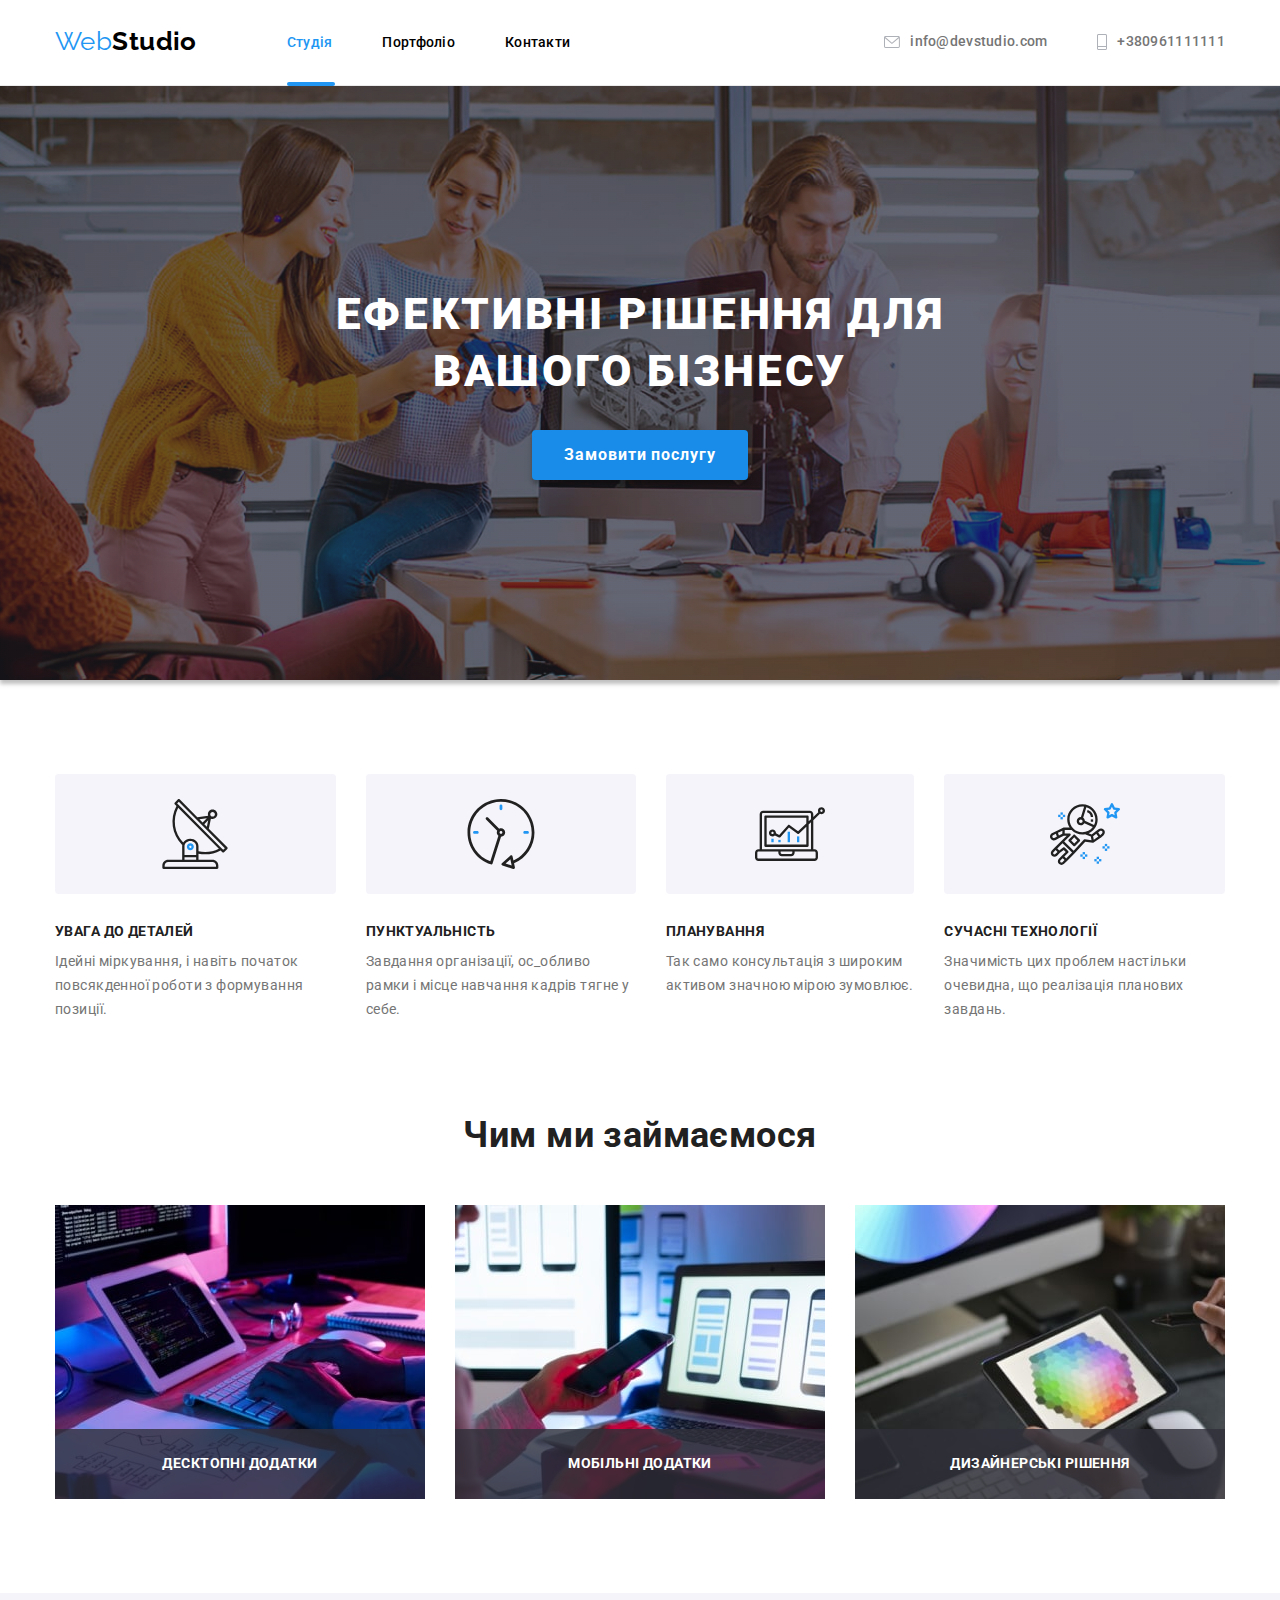
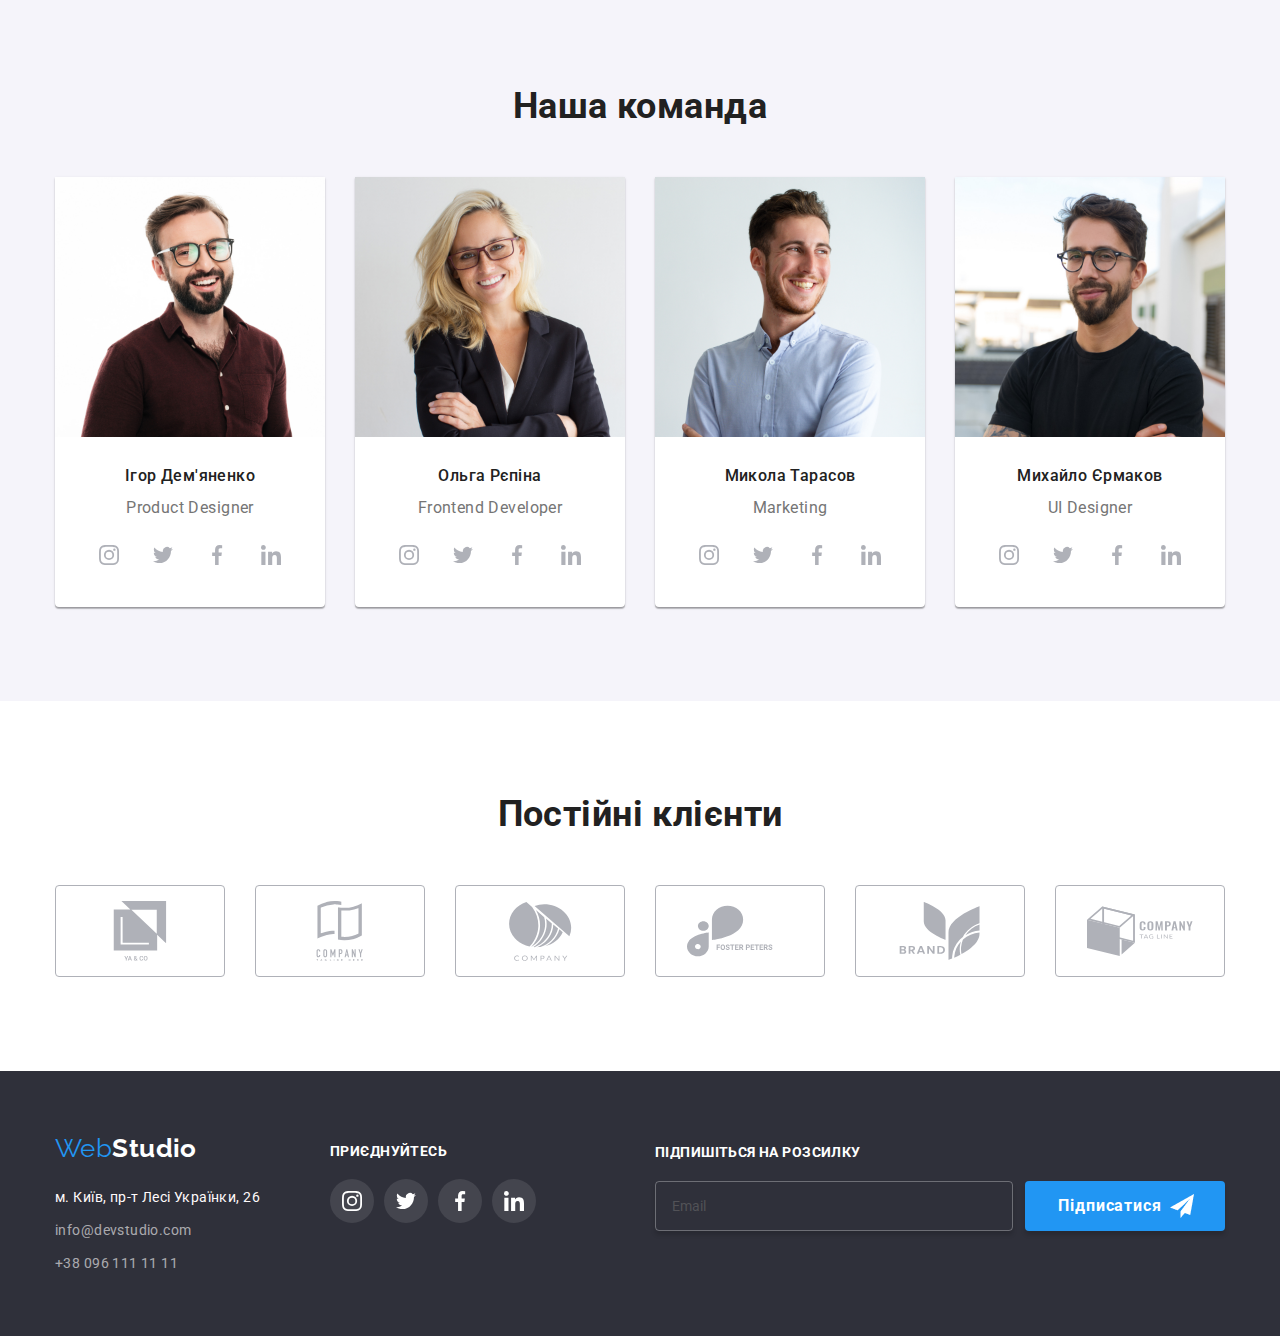
==== commit 5803d788: "changes HW-8" ====
--- a/index.html
+++ b/index.html
@@ -44,7 +44,7 @@
       </ul>
 
       <button class="mobile-menu__btn-open">
-        <svg width="40" height="40" data-menu-open>
+        <svg width="24" height="16" data-menu-open>
           <use href="./images/symbol-defs.svg#icon-menu"></use>
         </svg>
       </button>
@@ -58,14 +58,14 @@
           </button>
           <div class="mobile-menu-top">
             <ul class="">
-              <li><a class="mobile-menu__link" href="/studio">Студія</a></li>
+              <li><a class="mobile-menu__link" href="index.html">Студія</a></li>
               <li><a class="mobile-menu__link" href="portfolio.html"> Портфоліо</a></li>
-              <li><a class="mobile-menu__link" href="/contact">Контакти</a></li>
+              <li><a class="mobile-menu__link" href="#">Контакти</a></li>
             </ul>
           </div>
           <div class="mobile-menu-bottom">
             <ul>
-              <li><a class="mobile-menu__info" href="#">+380961111111</a></li>
+              <li><a class="mobile-menu__info-phone" href="#">+380961111111</a></li>
               <li><a class="mobile-menu__info" href="#">info@devstudio.com</a></li>
             </ul>
             <ul class="mobile-menu__social">
@@ -434,7 +434,7 @@
           </ul>
         </div>
       </div>
-      <div class="join-block-wrapper">
+      <div class="join-block__wrapper">
         <p class="join-block__title">Підпишіться на розсилку</p>
         <form class="join-block__form">
           <input type="text" name="join" class="join-block__input " placeholder="Email" />
--- a/css/main.min.css
+++ b/css/main.min.css
@@ -1 +1 @@
-@import"../utils/_dFlex.scss";.visually-hidden{position:absolute;width:1px;height:1px;margin:-1px;border:0;padding:0;white-space:nowrap;-webkit-clip-path:inset(100%);clip-path:inset(100%);clip:rect(0 0 0 0);overflow:hidden}.is-hidden{opacity:0 !important;visibility:hidden !important}.teamcards,.logo,.header-menu,.header-navigations,.header-container,.contact{display:flex;align-items:center}.container{width:100%;max-width:1200px;margin:0 auto;padding-left:15px;padding-right:15px}.section{padding-top:94px;padding-bottom:94px}@media screen and (max-width: 768px){.section{padding-top:60px;padding-bottom:30px}}.section-rubric{padding-top:0}@media screen and (max-width: 768px){.section-rubric{display:none}}@media screen and (max-width: 1200px)and (min-width: 768px){.section-rubric{display:none}}.section-studio{width:100%;box-shadow:0px 4px 4px rgba(0,0,0,.25);margin:0 auto;background:linear-gradient(rgba(47, 48, 58, 0.4), rgba(47, 48, 58, 0.4)),url(../images/main.jpg) no-repeat center;background-size:cover;background-color:var(--color-footer);max-width:1600px;padding-top:200px;padding-bottom:200px;display:flex;justify-content:center;align-items:center;flex-direction:column}@media(min-device-pixel-ratio: 2),(-webkit-min-device-pixel-ratio: 2),(min-resolution: 192dpi),(min-resolution: 2dppx){.section-studio .box{background-image:url("../images/hero2px-desk.jpg")}}@media screen and (max-width: 768px){.section-studio{background:linear-gradient(rgba(47, 48, 58, 0.4), rgba(47, 48, 58, 0.4)),url(../images/hero1px-mob.jpg) no-repeat center;padding:125px 0;background-size:cover}}@media screen and (max-width: 768px)and (min-device-pixel-ratio: 2),screen and (max-width: 768px)and (-webkit-min-device-pixel-ratio: 2),screen and (max-width: 768px)and (min-resolution: 192dpi),screen and (max-width: 768px)and (min-resolution: 2dppx){.section-studio .box{background:linear-gradient(rgba(47, 48, 58, 0.4), rgba(47, 48, 58, 0.4)),url(../images/hero2px-mob.jpg) no-repeat center}}@media screen and (max-width: 1200px)and (min-width: 768px){.section-studio{background:linear-gradient(rgba(47, 48, 58, 0.4), rgba(47, 48, 58, 0.4)),url(../images/hero1px-tab.jpg) no-repeat center;padding:125px 0;background-size:cover}}@media screen and (max-width: 1200px)and (min-width: 768px)and (min-device-pixel-ratio: 2),screen and (max-width: 1200px)and (min-width: 768px)and (-webkit-min-device-pixel-ratio: 2),screen and (max-width: 1200px)and (min-width: 768px)and (min-resolution: 192dpi),screen and (max-width: 1200px)and (min-width: 768px)and (min-resolution: 2dppx){.section-studio .box{background:linear-gradient(rgba(47, 48, 58, 0.4), rgba(47, 48, 58, 0.4)),url(../images/hero2px-tab.jpg) no-repeat center}}.section-studio__title{font-weight:900;font-size:44px;line-height:1.3;text-align:center;letter-spacing:.06em;text-transform:uppercase;color:var(--text-color)}@media screen and (max-width: 768px){.section-studio__title{font-size:26px}}@media screen and (max-width: 1200px)and (min-width: 768px){.section-studio__title{font-size:26px}}.section-backgroundTeam{background-color:var(--team-color)}:root{--main-color: #000000;--color-hover: #2196f3;--color-info: #757575;--title-color: #212121;--color-button: #188ce8;--text-color: #ffffff;--address-color: #ffffff99;--color-footer: #2f303a;--location-color: #fffafa;--border-color: #ececec;--team-color: #f5f4fa;--portfolio-border: #eeeeee}@-webkit-keyframes underline{0%{width:0}100%{width:108%}}@keyframes underline{0%{width:0}100%{width:108%}}@-webkit-keyframes popAnimate{0%{scale:0}50%{background-color:#000;opacity:.8}100%{scale:1;transform:rotate(0deg)}}@keyframes popAnimate{0%{scale:0}50%{background-color:#000;opacity:.8}100%{scale:1;transform:rotate(0deg)}}@-webkit-keyframes popClouse{0%{transform:rotate(0);scale:1}100%{transform:rotate(360deg);scale:.7;opacity:0}}@keyframes popClouse{0%{transform:rotate(0);scale:1}100%{transform:rotate(360deg);scale:.7;opacity:0}}img{width:100%;max-width:100%;display:block;height:auto}body{margin:0;font-family:"Roboto",sans-serif;font-size:14px;letter-spacing:.03em;color:var(--main-color)}address{font-style:normal;color:var(--title-color)}footer{background:#2f303a;padding-top:60px;padding-bottom:60px}footer>.container{display:flex;align-items:baseline}@media screen and (max-width: 768px){footer>.container{flex-direction:column;align-items:center}}@media screen and (max-width: 1200px)and (min-width: 768px){footer>.container{text-align:center;justify-content:space-evenly;flex-direction:column;align-items:center}}h1,h2,h3,h4,h5,h6,p,a,ul{margin:0;padding:0;border:0;font-size:100%;vertical-align:baseline;list-style:none;text-decoration:none}.section-studio__order{width:216px;height:50px;font-size:16px;font-weight:700;line-height:1.8;letter-spacing:.06em;color:var(--text-color);background-color:var(--color-button);cursor:pointer;margin-top:30px;border:rgba(0,0,0,0);border-radius:4px;box-shadow:0px 4px 4px rgba(0,0,0,.25)}.cards-list{display:flex;gap:30px}@media screen and (max-width: 768px){.cards-list{flex-direction:column}}@media screen and (max-width: 1200px)and (min-width: 768px){.cards-list{flex-wrap:wrap}}@media screen and (max-width: 1200px)and (min-width: 768px){.cards-list__icon{width:calc((100% - 30px)/2)}}.cards-list__icon:nth-of-type(1)::before{background:url(../images/antenna\ 1.svg) center no-repeat;background-color:#f5f4fa}.cards-list__icon:nth-of-type(2)::before{background:url(../images/clock\ 1.svg) center no-repeat;background-color:#f5f4fa}.cards-list__icon:nth-of-type(3)::before{background:url(../images/diagram\ 1.svg) center no-repeat;background-color:#f5f4fa}.cards-list__icon:nth-of-type(4)::before{background:url(../images/astronaut\ 1.svg) center no-repeat;background-color:#f5f4fa}.cards-list__icon::before{content:"";display:block;width:100%;height:120px;background-size:70px;margin-bottom:30px;border-radius:4px}.cards-list__title{line-height:1.14;text-transform:uppercase;color:var(--title-color)}@media screen and (max-width: 768px){.cards-list__title{text-align:center}}.cards-list__description{line-height:1.7;letter-spacing:.03em;color:var(--color-info);margin-top:10px}@media screen and (max-width: 768px){.cards-list__description{margin-bottom:30px}}.contact{margin-left:auto;gap:50px}@media screen and (max-width: 1200px){.contact{gap:calc(5px + 40*(100vw - 320px)/880)}}@media screen and (max-width: 768px){.contact{display:none}}@media screen and (max-width: 1200px)and (min-width: 768px){.contact{gap:0;flex-direction:column;align-items:baseline;font-size:12px}}.contact__info{display:flex;justify-content:center;align-items:center;font-weight:500;line-height:1.7;letter-spacing:.02em;color:var(--color-info);transition-duration:250ms;transition-property:color;transition-timing-function:cubic-bezier(0.4, 0, 0.2, 1)}.contact__info:hover,.contact__info:focus{color:var(--color-hover)}.contact__info>svg{vertical-align:middle;margin-right:10px}.contact__info:hover>svg,.contact__info:focus>svg{fill:var(--color-hover)}.header{border-bottom:1px solid var(--border-color);padding-top:24px;padding-bottom:25px}@media screen and (max-width: 1200px)and (min-width: 768px){.header{padding-top:7.5px;padding-bottom:7.5px}}.header-container{justify-content:space-between}@media screen and (max-width: 1200px)and (min-width: 768px){.header-container{padding:15px}}.header-navigations{gap:90px}@media screen and (max-width: 1200px)and (min-width: 768px){.header-navigations{gap:88px}}.header-menu{gap:50px}@media screen and (max-width: 1200px){.header-menu{gap:calc(10px + 40*(100vw - 320px)/880)}}@media screen and (max-width: 768px){.header-menu{display:none}}@media screen and (max-width: 1200px)and (min-width: 768px){.header-menu{gap:15px}}.icon{transition-duration:250ms;transition-property:fill;transition-timing-function:cubic-bezier(0.4, 0, 0.2, 1);fill:#afb1b8}.icon-footer{fill:#fff}@media screen and (max-width: 1200px)and (min-width: 768px){.logo{display:flex}}.logo__partFirst{font-family:"Raleway",sans-serif;font-size:26px;color:var(--color-hover);line-height:1.38}@media screen and (max-width: 768px){.logo-footer{text-align:center}}.logo__partSecond{font-family:"Raleway",sans-serif;font-size:26px;font-weight:700;color:var(--main-color);line-height:1.38}.logo-footer__second{color:var(--text-color)}.logo-footer__spacing{display:block;margin-bottom:20px}.menu__link{font-weight:500;line-height:1.17;letter-spacing:.02em;color:var(--main-color);display:flex;align-items:center;position:relative;transition-duration:250ms;transition-property:color;transition-timing-function:cubic-bezier(0.4, 0, 0.2, 1)}.menu__link:hover,.menu__link:focus{color:var(--color-hover)}.menu__link__active{color:var(--color-hover)}.menu__link__active::after{content:"";position:absolute;top:48px;width:48px;height:4px;background:#2196f3;border-radius:2px;-webkit-animation:underline 500ms linear;animation:underline 500ms linear}.menu__link__secondAct{color:var(--color-hover)}.menu__link__secondAct::after{content:"";position:absolute;top:48px;width:78px;height:4px;background:#2196f3;border-radius:2px;-webkit-animation:underline 1s;animation:underline 1s}.rubric-card__title{font-size:36px;line-height:1.1;text-align:center;color:var(--title-color);margin-bottom:50px}@media screen and (max-width: 768px){.rubric-card__title{font-size:28px}}.rubric-card__image{display:flex;gap:30px;margin-top:50px}.rubric-card__image>li{position:relative}.rubric-card__description{position:absolute;bottom:0;height:70px;background:rgba(47,48,58,.8);width:100%;font-weight:700;display:flex;justify-content:center;align-items:center;line-height:1.14;text-align:center;text-transform:uppercase;color:#fff}.social-link{display:flex;justify-content:center;gap:10px}.social-link-footer{gap:10px}.social-link-footer->li{background-color:rgba(255,255,255,.1)}.social-card{width:44px;height:44px;border-radius:50%;background-color:rgba(255,255,255,.1)}.social-card__team{display:flex;justify-content:center;align-items:center;width:44px;height:44px;border-radius:50%;gap:22px;transition-duration:250ms;transition-property:background-color;transition-timing-function:cubic-bezier(0.4, 0, 0.2, 1)}.social-card__team:hover,.social-card__team:focus{background-color:#2196f3;outline:none;fill:#fff}.social-card__team:hover>svg,.social-card__team:focus>svg{fill:#fff}.teamcards{text-align:center;gap:30px}@media screen and (max-width: 768px){.teamcards{width:100%;flex-wrap:wrap;gap:30px}}@media screen and (max-width: 1200px)and (min-width: 768px){.teamcards{width:100%;flex-wrap:wrap;gap:30px}}.teamcards-card{width:calc((100% - 90px)/4);border-radius:0px 0px 4px 4px;padding-bottom:30px;background-color:var(--text-color);box-shadow:0px 1px 3px rgba(0,0,0,.12),0px 1px 1px rgba(0,0,0,.14),0px 2px 1px rgba(0,0,0,.2)}@media screen and (max-width: 768px){.teamcards-card{width:100%}}@media screen and (max-width: 1200px)and (min-width: 768px){.teamcards-card{width:calc((100% - 30px)/2)}}@media screen and (max-width: 768px){.teamcards-card>img{width:100%}}@media screen and (max-width: 1200px)and (min-width: 768px){.teamcards-card>img{width:100%}}.teamcards-card>ul>.social-card{max-width:44px;width:calc((100% - 30px)/4)}.teamcards-card__name{font-weight:500;font-size:16px;line-height:1.1;color:var(--title-color);margin-top:30px}.teamcards-card__jobTitle{font-size:16px;line-height:1.1;color:var(--color-info);margin-top:15px;margin-bottom:16px}.clients-card{display:flex;gap:30px}@media screen and (max-width: 768px){.clients-card{flex-wrap:wrap}}@media screen and (max-width: 1200px)and (min-width: 768px){.clients-card{flex-wrap:wrap}}.clients-card>li{width:calc((100% - 150px)/6);height:92px}@media screen and (max-width: 768px){.clients-card>li{width:calc((100% - 30px)/2)}}@media screen and (max-width: 1200px)and (min-width: 768px){.clients-card>li{width:calc((100% - 60px)/3)}}.clients-card__link{width:100%;height:100%;border:1px solid #afb1b8;border-radius:4px;display:flex;align-items:center;justify-content:center;cursor:pointer;transition-duration:250ms;transition-property:border;transition-timing-function:cubic-bezier(0.4, 0, 0.2, 1)}.clients-card__link:focus,.clients-card__link:hover{outline:none;border:1px solid #2196f3}.clients-card__link>svg{transition-duration:250ms;transition-property:fill;transition-timing-function:cubic-bezier(0.4, 0, 0.2, 1)}.clients-card__link:focus>svg,.clients-card__link:hover>svg{fill:#2196f3}.clients-card__icon{fill:#afb1b8}.footer-location{margin-bottom:9px}.footer-location__spacing{color:var(--location-color);line-height:1.7}.footer-location__spacing:hover,.footer-location__spacing:focus{color:var(--color-hover)}.footer-location__info{color:var(--address-color);line-height:1.7}.footer-location__info:hover,.footer-location__info:focus{color:var(--color-hover)}.join-block{margin-top:12px}@media screen and (max-width: 768px){.join-block{margin-top:60px;margin-left:0;text-align:center}}@media screen and (max-width: 1200px)and (min-width: 768px){.join-block{margin-left:0;text-align:center}}.join-block>h2{margin-bottom:20px;color:#fff}.join-block__btn{width:200px;height:50px;background:#2196f3;box-shadow:0px 4px 4px rgba(0,0,0,.15);border-radius:4px;border:rgba(0,0,0,0);padding:10px 28px;cursor:pointer}@media screen and (max-width: 768px){.join-block__btn{margin-top:0;justify-content:center;align-items:center}}.join-block__subscribe{font-weight:700;font-size:16px;line-height:1.87;letter-spacing:.06em;color:#fff;display:block}.join-block__subscribe::after{content:"";background:url(../images/icon-send.png) no-repeat center;width:30px;height:30px;display:block;float:right}.join-block__wrapper{margin-left:auto}@media screen and (max-width: 768px){.join-block__wrapper{margin-left:0;text-align:center}}@media screen and (max-width: 1200px)and (min-width: 768px){.join-block__wrapper{margin-left:0;text-align:center}}.join-block__wrapper-top{display:flex;gap:70px;margin-right:93px}@media screen and (max-width: 768px){.join-block__wrapper-top{margin-right:0;text-align:center;flex-direction:column;gap:0;text-align:center}}@media screen and (max-width: 1200px)and (min-width: 768px){.join-block__wrapper-top{gap:60px;margin-right:0}}.join-block__input{width:358px;height:50px;border:1px solid rgba(255,255,255,.3);box-shadow:0px 4px 4px rgba(0,0,0,.15);border-radius:4px;background-color:rgba(0,0,0,0);outline:rgba(0,0,0,0);padding:15px 16px;color:#fff;transition-duration:250ms;transition-property:width,height,padding;transition-timing-function:cubic-bezier(0.4, 0, 0.2, 1)}@media screen and (max-width: 768px){.join-block__input{max-width:450px}}@media screen and (max-width: 1200px)and (min-width: 768px){.join-block__input{width:450px}}@media screen and (max-width: 807px)and (min-width: 768px){.join-block__input{width:100%}}.join-block__input:focus{border-color:#2196f3}.join-block__input::-moz-placeholder{color:rgba(117,117,117,.5)}.join-block__input:-ms-input-placeholder{color:rgba(117,117,117,.5)}.join-block__input::placeholder{color:rgba(117,117,117,.5)}.join-block__title{font-weight:700;font-size:14px;line-height:1.14;letter-spacing:.03em;text-transform:uppercase;color:#fff;margin-bottom:20px}@media screen and (max-width: 768px){.join-block__title{margin-top:60px;text-align:center}}@media screen and (max-width: 1200px)and (min-width: 768px){.join-block__title{margin-top:60px}}.join-block__form{display:flex;flex-wrap:wrap;justify-content:center;gap:12px}@media screen and (max-width: 768px){.join-block__form{display:flex;flex-direction:column;justify-content:center;align-items:center;gap:20px}}@media screen and (max-width: 1200px)and (min-width: 768px){.join-block__form{display:flex;flex-direction:column;align-items:center;gap:20px}}@media screen and (min-width: 1200px){.join-block__form{display:flex;flex-wrap:wrap;gap:12px}}.popup{position:fixed;top:0;width:100%;height:100%;background-color:rgba(34,23,23,.137);opacity:1;visibility:visible;transition-duration:1s;transition-property:opacity,visibility}.popup:not(.is-hidden){-webkit-animation:popAnimate 850ms cubic-bezier(0.4, 0, 0.2, 1);animation:popAnimate 850ms cubic-bezier(0.4, 0, 0.2, 1)}.popup.is-hidden .popup-body{-webkit-animation:popClouse 850ms linear;animation:popClouse 850ms linear}.popup-body{width:528px;height:581px;background-color:#fff;box-shadow:0px 1px 3px rgba(0,0,0,.12),0px 1px 1px rgba(0,0,0,.14),0px 2px 1px rgba(0,0,0,.2);border-radius:4px;position:absolute;top:0;bottom:0;right:0;left:0;margin:auto}@media screen and (max-width: 768px){.popup-body{width:calc(100% - 30px);height:609px}}.popup-content{width:100%;height:100%;position:relative;padding:40px}.popup-content__closeBtn{position:absolute;width:30px;height:30px;top:8px;right:8px;border-radius:50%;display:flex;align-items:center;justify-content:center;background-color:#fff;border:1px solid rgba(0,0,0,.1);cursor:pointer}.popup-content__closeBtn:hover{fill:var(--color-hover)}.popup-content__icon{width:40px;height:40px;background-color:rgba(0,0,0,0)}.popup-content__title{font-weight:700;font-size:20px;line-height:1.15;text-align:center;letter-spacing:.03em;color:#212121;margin-bottom:12px}.popup-form{display:flex;flex-direction:column;gap:10px}.popup-form-wrapper{display:flex;flex-direction:column}.popup-form-wrapper:nth-of-type(4){margin-bottom:20px}.popup-form-wrapper:nth-of-type(5){align-items:center}.popup-form__input{width:448px;height:40px;border:1px solid rgba(33,33,33,.2);border-radius:4px;padding-left:40px;outline:rgba(0,0,0,0);transition-duration:250ms;transition-property:width,height,padding;transition-timing-function:cubic-bezier(0.4, 0, 0.2, 1)}@media screen and (max-width: 768px){.popup-form__input{width:100%}}.popup-form__input:focus{border-color:#2196f3}.popup-form__input:focus+.modal-icon{fill:#2196f3}.popup-form__lblName{font-weight:400;font-size:12px;line-height:1.16;letter-spacing:.01em;color:#757575;margin-bottom:4px}.popup-form__comment{width:448px;height:120px;border:1px solid rgba(33,33,33,.2);border-radius:4px;resize:none;font-size:12px;line-height:1.16;letter-spacing:.01em;color:#000;padding:12px 16px;outline:rgba(0,0,0,0);transition-duration:250ms;transition-property:width,height,padding;transition-timing-function:cubic-bezier(0.4, 0, 0.2, 1)}@media screen and (max-width: 768px){.popup-form__comment{width:100%}}.popup-form__comment::-moz-placeholder{color:rgba(117,117,117,.5)}.popup-form__comment:-ms-input-placeholder{color:rgba(117,117,117,.5)}.popup-form__comment::placeholder{color:rgba(117,117,117,.5)}.popup-form__comment:focus{border-color:#2196f3}.popup-form__icnWrapper{position:relative}.popup-form__icon{position:absolute;left:12px;top:0;bottom:0;margin:auto;transition-duration:250ms;transition-property:width,height,padding;transition-timing-function:cubic-bezier(0.4, 0, 0.2, 1)}.popup-form__button{width:200px;height:50px;background:#2196f3;box-shadow:0px 4px 4px rgba(0,0,0,.15);border-radius:4px;border:rgba(0,0,0,0);margin:30px auto 0 auto;font-weight:700;font-size:16px;line-height:1.8;display:flex;justify-content:center;align-items:center;letter-spacing:.06em;color:#fff;cursor:pointer}.popup-content__policyLbl{color:#757575}@media screen and (max-width: 768px){.popup-content__policyLbl{font-size:12px}}.popup-content__policyLbl::before{content:"";display:block;width:16px;height:15px;border:1px solid #212121;float:left;margin-right:8.38px;border-radius:2px;transition-duration:250ms;transition-property:width,height,padding;transition-timing-function:cubic-bezier(0.4, 0, 0.2, 1)}.popup-content__policyLbl>a{color:#2196f3;text-decoration:underline}.popup-content__policy:checked+.popup-content__policyLbl::before{background:url(../images/agree.png) no-repeat center;background-color:#2196f3;border:none}.navigation-block{display:flex;justify-content:center;margin-bottom:50px;gap:8px}.navigation-block__btns{font-family:inherit;font-weight:500;font-size:16px;line-height:1.6;text-align:center;color:var(--main-color);cursor:pointer;border-radius:4px;border:rgba(0,0,0,0);padding:6px 22px;transition-duration:250ms;transition-property:color,background-color,box-shadow;transition-timing-function:cubic-bezier(0.4, 0, 0.2, 1)}.navigation-block__btns:hover,.navigation-block__btns:focus{color:var(--text-color);background-color:var(--color-hover);box-shadow:0px 1px 3px rgba(0,0,0,.12),0px 1px 1px rgba(0,0,0,.14),0px 2px 1px rgba(0,0,0,.2)}.cards-set{display:flex;flex-wrap:wrap;gap:30px}.cards-set>li{box-shadow:0px 1px 1px rgba(0,0,0,.12),0px 4px 4px rgba(0,0,0,.06),1px 4px 6px rgba(0,0,0,.16)}.cards-set>li:hover .cards-set__sliderText{width:100%;height:100%;padding:63px 24px}.cards-set-wrapper{position:relative;overflow:hidden}.card-content{padding:20px 24px;border-bottom:1px solid var(--portfolio-border);border-left:1px solid var(--portfolio-border);border-right:1px solid var(--portfolio-border)}.card-content_title{font-size:18px;line-height:2;letter-spacing:.06em;color:var(--main-color)}.cards-set__sliderText{position:absolute;bottom:0;background-color:rgba(33,150,243,.9);font-weight:400;font-size:18px;line-height:28px;letter-spacing:.03em;color:#fff;padding:0 24px;transition-duration:250ms;transition-property:width,height,padding;transition-timing-function:cubic-bezier(0.4, 0, 0.2, 1);width:100%;height:0}.card-content__description{font-size:16px;line-height:1.8;color:var(--color-info);margin-top:4px}.mobile-menu{width:100%;height:100%;position:fixed;background-color:#fff;top:0;left:0}.mobile-menu>.mobile-menu__content{height:100%;display:flex;flex-direction:column;justify-content:space-between}.mobile-menu-top>ul{display:flex;flex-direction:column;gap:32px}.mobile-menu__content{padding:48px 40px}.mobile-menu__link{font-weight:500;font-size:40px;line-height:1.175;letter-spacing:.02em;color:#212121}.mobile-menu__link:hover,.mobile-menu__link:focus{color:var(--color-hover)}.mobile-menu__info{font-weight:500;font-size:24px;line-height:28px;letter-spacing:.02em;color:#757575}.mobile-menu__info:hover,.mobile-menu__info:focus{color:var(--color-hover)}.mobile-menu__social{gap:20px;margin-top:64px;display:grid;grid-template-columns:repeat(4, 1fr)}@media screen and (max-width: 450px){.mobile-menu__social{grid-template-columns:repeat(2, 1fr)}}.mobile-menu__social :nth-child(1):not(:last-child),.mobile-menu__social :nth-child(2):not(:last-child),.mobile-menu__social :nth-child(3):not(:last-child){border-right:1px solid rgba(33,33,33,.2)}.mobile-menu-social-link{grid-column-end:span 1;font-weight:500;font-size:18px;line-height:22px;letter-spacing:.02em;color:#2196f3;margin-right:10px}.mobile-menu__btn-close{position:absolute;right:15px;top:10px;background-color:#fff;border:none;border-radius:50%}.mobile-menu__btn-close:hover,.mobile-menu__btn-close:focus,.mobile-menu__btn-close:active{fill:var(--color-hover);outline:var(--color-hover)}.mobile-menu__btn-open{display:none;background-color:rgba(0,0,0,0);border:none}@media screen and (max-width: 768px){.mobile-menu__btn-open{display:block}}.mobile-menu__btn-open:hover,.mobile-menu__btn-open:focus,.mobile-menu__btn-open:active{fill:var(--color-hover);outline:var(--color-hover)}/*# sourceMappingURL=main.min.css.map */+@import"../utils/_dFlex.scss";.visually-hidden{position:absolute;width:1px;height:1px;margin:-1px;border:0;padding:0;white-space:nowrap;-webkit-clip-path:inset(100%);clip-path:inset(100%);clip:rect(0 0 0 0);overflow:hidden}.is-hidden{opacity:0 !important;visibility:hidden !important}.teamcards,.logo,.header-menu,.header-navigations,.header-container,.contact{display:flex;align-items:center}.container{width:100%;max-width:1200px;margin:0 auto;padding-left:15px;padding-right:15px}@media screen and (max-width: 768px){.container{max-width:480px}}@media screen and (max-width: 1200px)and (min-width: 768px){.container{max-width:768px}}.section{padding-top:94px;padding-bottom:94px}@media screen and (max-width: 768px){.section{padding-top:60px;padding-bottom:60px}}@media screen and (max-width: 1200px)and (min-width: 768px){.section{padding-top:60px;padding-bottom:60px}}.section-rubric{padding-top:0}@media screen and (max-width: 768px){.section-rubric{display:none}}@media screen and (max-width: 1200px)and (min-width: 768px){.section-rubric{display:none}}.section-studio{width:100%;box-shadow:0px 4px 4px rgba(0,0,0,.25);margin:0 auto;background:linear-gradient(rgba(47, 48, 58, 0.4), rgba(47, 48, 58, 0.4)),url(../images/main.jpg) no-repeat center;background-size:cover;background-color:var(--color-footer);max-width:1600px;padding-top:200px;padding-bottom:200px;display:flex;justify-content:center;align-items:center;flex-direction:column}@media(min-device-pixel-ratio: 2),(-webkit-min-device-pixel-ratio: 2),(min-resolution: 192dpi),(min-resolution: 2dppx){.section-studio .box{background-image:url("../images/hero2px-desk.jpg")}}@media screen and (max-width: 768px){.section-studio{background:linear-gradient(rgba(47, 48, 58, 0.4), rgba(47, 48, 58, 0.4)),url(../images/hero1px-mob.jpg) no-repeat center;padding:125px 0;background-size:cover}}@media screen and (max-width: 768px)and (min-device-pixel-ratio: 2),screen and (max-width: 768px)and (-webkit-min-device-pixel-ratio: 2),screen and (max-width: 768px)and (min-resolution: 192dpi),screen and (max-width: 768px)and (min-resolution: 2dppx){.section-studio .box{background:linear-gradient(rgba(47, 48, 58, 0.4), rgba(47, 48, 58, 0.4)),url(../images/hero2px-mob.jpg) no-repeat center}}@media screen and (max-width: 1200px)and (min-width: 768px){.section-studio{background:linear-gradient(rgba(47, 48, 58, 0.4), rgba(47, 48, 58, 0.4)),url(../images/hero1px-tab.jpg) no-repeat center;padding:125px 0;background-size:cover}}@media screen and (max-width: 1200px)and (min-width: 768px)and (min-device-pixel-ratio: 2),screen and (max-width: 1200px)and (min-width: 768px)and (-webkit-min-device-pixel-ratio: 2),screen and (max-width: 1200px)and (min-width: 768px)and (min-resolution: 192dpi),screen and (max-width: 1200px)and (min-width: 768px)and (min-resolution: 2dppx){.section-studio .box{background:linear-gradient(rgba(47, 48, 58, 0.4), rgba(47, 48, 58, 0.4)),url(../images/hero2px-tab.jpg) no-repeat center}}.section-studio__title{font-weight:900;font-size:44px;line-height:1.3;text-align:center;letter-spacing:.06em;text-transform:uppercase;color:var(--text-color)}@media screen and (max-width: 768px){.section-studio__title{font-size:26px}}@media screen and (max-width: 1200px)and (min-width: 768px){.section-studio__title{font-size:26px}}.section-backgroundTeam{background-color:var(--team-color)}:root{--main-color: #000000;--color-hover: #2196f3;--color-info: #757575;--title-color: #212121;--color-button: #188ce8;--text-color: #ffffff;--address-color: #ffffff99;--color-footer: #2f303a;--location-color: #fffafa;--border-color: #ececec;--team-color: #f5f4fa;--portfolio-border: #eeeeee}@-webkit-keyframes underline{0%{width:0}100%{width:108%}}@keyframes underline{0%{width:0}100%{width:108%}}@-webkit-keyframes popAnimate{0%{scale:0}50%{background-color:#000;opacity:.8}100%{scale:1;transform:rotate(0deg)}}@keyframes popAnimate{0%{scale:0}50%{background-color:#000;opacity:.8}100%{scale:1;transform:rotate(0deg)}}@-webkit-keyframes popClouse{0%{transform:rotate(0);scale:1}100%{transform:rotate(360deg);scale:.7;opacity:0}}@keyframes popClouse{0%{transform:rotate(0);scale:1}100%{transform:rotate(360deg);scale:.7;opacity:0}}img{max-width:100%;width:100%;height:auto;display:block;height:auto}body{margin:0;font-family:"Roboto",sans-serif;font-size:14px;letter-spacing:.03em;color:var(--main-color)}address{font-style:normal;color:var(--title-color)}footer{background:#2f303a;padding-top:60px;padding-bottom:60px}footer>.container{display:flex;align-items:baseline}@media screen and (max-width: 768px){footer>.container{flex-direction:column;align-items:center}}@media screen and (max-width: 1200px)and (min-width: 768px){footer>.container{text-align:center;justify-content:space-evenly;flex-direction:column;align-items:center}}h1,h2,h3,h4,h5,h6,p,a,ul{margin:0;padding:0;border:0;font-size:100%;vertical-align:baseline;list-style:none;text-decoration:none}.section-studio__order{width:216px;height:50px;font-size:16px;font-weight:700;line-height:1.8;letter-spacing:.06em;color:var(--text-color);background-color:var(--color-button);cursor:pointer;margin-top:30px;border:rgba(0,0,0,0);border-radius:4px;box-shadow:0px 4px 4px rgba(0,0,0,.25)}.cards-list{display:flex;gap:30px}@media screen and (max-width: 768px){.cards-list{flex-direction:column}}@media screen and (max-width: 1200px)and (min-width: 768px){.cards-list{flex-wrap:wrap}}@media screen and (max-width: 1200px)and (min-width: 768px){.cards-list__icon{width:calc((100% - 30px)/2)}}.cards-list__icon:nth-of-type(1)::before{background:url(../images/antenna\ 1.svg) center no-repeat;background-color:#f5f4fa}.cards-list__icon:nth-of-type(2)::before{background:url(../images/clock\ 1.svg) center no-repeat;background-color:#f5f4fa}.cards-list__icon:nth-of-type(3)::before{background:url(../images/diagram\ 1.svg) center no-repeat;background-color:#f5f4fa}.cards-list__icon:nth-of-type(4)::before{background:url(../images/astronaut\ 1.svg) center no-repeat;background-color:#f5f4fa}.cards-list__icon::before{content:"";display:block;width:100%;height:120px;background-size:70px;margin-bottom:30px;border-radius:4px}.cards-list__title{line-height:1.14;text-transform:uppercase;color:var(--title-color)}@media screen and (max-width: 768px){.cards-list__title{text-align:center}}.cards-list__description{line-height:1.7;letter-spacing:.03em;color:var(--color-info);margin-top:10px}.contact{margin-left:auto;gap:50px}@media screen and (max-width: 1200px){.contact{gap:calc(5px + 40*(100vw - 320px)/880)}}@media screen and (max-width: 768px){.contact{display:none}}@media screen and (max-width: 1200px)and (min-width: 768px){.contact{gap:0;flex-direction:column;align-items:baseline;font-size:12px}}.contact__info{display:flex;justify-content:center;align-items:center;font-weight:500;line-height:1.7;letter-spacing:.02em;color:var(--color-info);transition-duration:250ms;transition-property:color;transition-timing-function:cubic-bezier(0.4, 0, 0.2, 1)}.contact__info:hover,.contact__info:focus{color:var(--color-hover)}.contact__info>svg{vertical-align:middle;margin-right:10px}.contact__info:hover>svg,.contact__info:focus>svg{fill:var(--color-hover)}.header{border-bottom:1px solid var(--border-color);padding-top:24px;padding-bottom:25px}@media screen and (max-width: 768px){.header{padding:16px 0}}@media screen and (max-width: 1200px)and (min-width: 768px){.header{padding-top:7.5px;padding-bottom:7.5px}}.header-container{justify-content:space-between}@media screen and (max-width: 1200px)and (min-width: 768px){.header-container{padding:15px}}.header-navigations{gap:90px}@media screen and (max-width: 1200px)and (min-width: 768px){.header-navigations{gap:88px}}.header-menu{gap:50px}@media screen and (max-width: 768px){.header-menu{display:none}}@media screen and (max-width: 1200px)and (min-width: 768px){.header-menu{gap:56px}}.icon{transition-duration:250ms;transition-property:fill;transition-timing-function:cubic-bezier(0.4, 0, 0.2, 1);fill:#afb1b8}.icon-footer{fill:#fff}@media screen and (max-width: 1200px)and (min-width: 768px){.logo{display:flex}}.logo__partFirst{font-family:"Raleway",sans-serif;font-size:26px;color:var(--color-hover);line-height:1.38}@media screen and (max-width: 768px){.logo__partFirst{font-size:24px}}@media screen and (max-width: 1200px)and (min-width: 768px){.logo__partFirst{font-size:24px}}@media screen and (max-width: 768px){.logo-footer{text-align:center}}.logo__partSecond{font-family:"Raleway",sans-serif;font-size:26px;font-weight:700;color:var(--main-color);line-height:1.38}.logo-footer__second{color:var(--text-color)}.logo-footer__spacing{display:block;margin-bottom:20px}.menu__link{font-weight:500;line-height:1.17;letter-spacing:.02em;color:var(--main-color);display:flex;align-items:center;position:relative;transition-duration:250ms;transition-property:color;transition-timing-function:cubic-bezier(0.4, 0, 0.2, 1)}.menu__link:hover,.menu__link:focus{color:var(--color-hover)}.menu__link__active{color:var(--color-hover)}.menu__link__active::after{content:"";position:absolute;top:48px;width:48px;height:4px;background:#2196f3;border-radius:2px;-webkit-animation:underline 500ms linear;animation:underline 500ms linear}.menu__link__secondAct{color:var(--color-hover)}.menu__link__secondAct::after{content:"";position:absolute;top:48px;width:78px;height:4px;background:#2196f3;border-radius:2px;-webkit-animation:underline 1s;animation:underline 1s}.rubric-card__title{font-size:36px;line-height:1.1;text-align:center;color:var(--title-color);margin-bottom:50px}@media screen and (max-width: 768px){.rubric-card__title{margin-bottom:30px;font-size:28px}}@media screen and (max-width: 1200px)and (min-width: 768px){.rubric-card__title{margin-bottom:30px;font-size:28px}}.rubric-card__image{display:flex;gap:30px;margin-top:50px}.rubric-card__image>li{position:relative}.rubric-card__description{position:absolute;bottom:0;height:70px;background:rgba(47,48,58,.8);width:100%;font-weight:700;display:flex;justify-content:center;align-items:center;line-height:1.14;text-align:center;text-transform:uppercase;color:#fff}.social-link{display:flex;justify-content:center;gap:10px}.social-link-footer{gap:10px}.social-link-footer->li{background-color:rgba(255,255,255,.1)}.social-card{width:44px;height:44px;border-radius:50%;background-color:rgba(255,255,255,.1)}.social-card__team{display:flex;justify-content:center;align-items:center;width:44px;height:44px;border-radius:50%;gap:22px;transition-duration:250ms;transition-property:background-color;transition-timing-function:cubic-bezier(0.4, 0, 0.2, 1)}.social-card__team:hover,.social-card__team:focus{background-color:#2196f3;outline:none;fill:#fff}.social-card__team:hover>svg,.social-card__team:focus>svg{fill:#fff}.teamcards{text-align:center;gap:30px}@media screen and (max-width: 768px){.teamcards{width:100%;flex-wrap:wrap;gap:30px}}@media screen and (max-width: 1200px)and (min-width: 768px){.teamcards{width:100%;flex-wrap:wrap;gap:30px}}.teamcards-card{width:calc((100% - 90px)/4);border-radius:0px 0px 4px 4px;padding-bottom:30px;background-color:var(--text-color);box-shadow:0px 1px 3px rgba(0,0,0,.12),0px 1px 1px rgba(0,0,0,.14),0px 2px 1px rgba(0,0,0,.2)}@media screen and (max-width: 768px){.teamcards-card{width:100%}}@media screen and (max-width: 1200px)and (min-width: 768px){.teamcards-card{width:calc((100% - 30px)/2)}}@media screen and (max-width: 768px){.teamcards-card>img{width:100%}}@media screen and (max-width: 1200px)and (min-width: 768px){.teamcards-card>img{width:100%}}.teamcards-card>ul>.social-card{max-width:44px;width:calc((100% - 30px)/4)}.teamcards-card__name{font-weight:500;font-size:16px;line-height:1.1;color:var(--title-color);margin-top:30px}.teamcards-card__jobTitle{font-size:16px;line-height:1.1;color:var(--color-info);margin-top:15px;margin-bottom:16px}.clients-card{display:flex;gap:30px}@media screen and (max-width: 768px){.clients-card{flex-wrap:wrap}}@media screen and (max-width: 1200px)and (min-width: 768px){.clients-card{flex-wrap:wrap}}.clients-card>li{width:calc((100% - 150px)/6);height:92px}@media screen and (max-width: 768px){.clients-card>li{width:calc((100% - 30px)/2)}}@media screen and (max-width: 1200px)and (min-width: 768px){.clients-card>li{width:calc((100% - 60px)/3)}}.clients-card__link{width:100%;height:100%;border:1px solid #afb1b8;border-radius:4px;display:flex;align-items:center;justify-content:center;cursor:pointer;transition-duration:250ms;transition-property:border;transition-timing-function:cubic-bezier(0.4, 0, 0.2, 1)}.clients-card__link:focus,.clients-card__link:hover{outline:none;border:1px solid #2196f3}.clients-card__link>svg{transition-duration:250ms;transition-property:fill;transition-timing-function:cubic-bezier(0.4, 0, 0.2, 1)}.clients-card__link:focus>svg,.clients-card__link:hover>svg{fill:#2196f3}.clients-card__icon{fill:#afb1b8}.footer-location{margin-bottom:9px}.footer-location__spacing{color:var(--location-color);line-height:1.7}.footer-location__spacing:hover,.footer-location__spacing:focus{color:var(--color-hover)}.footer-location__info{color:var(--address-color);line-height:1.7}.footer-location__info:hover,.footer-location__info:focus{color:var(--color-hover)}.join-block{margin-top:12px}@media screen and (max-width: 768px){.join-block{margin-top:60px;margin-left:0;text-align:center}}@media screen and (max-width: 1200px)and (min-width: 768px){.join-block{margin-left:0;text-align:center}}.join-block>h2{margin-bottom:20px;color:#fff}.join-block__btn{width:200px;height:50px;background:#2196f3;box-shadow:0px 4px 4px rgba(0,0,0,.15);border-radius:4px;border:rgba(0,0,0,0);padding:10px 28px;cursor:pointer}@media screen and (max-width: 768px){.join-block__btn{margin-top:0;justify-content:center;align-items:center}}.join-block__subscribe{font-weight:700;font-size:16px;line-height:1.87;letter-spacing:.06em;color:#fff;display:block}.join-block__subscribe::after{content:"";background:url(../images/icon-send.png) no-repeat center;width:30px;height:30px;display:block;float:right}.join-block__wrapper{margin-left:auto}@media screen and (max-width: 768px){.join-block__wrapper{width:100%;margin-left:0;text-align:center}}@media screen and (max-width: 1200px)and (min-width: 768px){.join-block__wrapper{margin-left:0;text-align:center}}.join-block__wrapper-top{display:flex;gap:70px;margin-right:93px}@media screen and (max-width: 768px){.join-block__wrapper-top{margin-right:0;text-align:center;flex-direction:column;gap:0;text-align:center}}@media screen and (max-width: 1200px)and (min-width: 768px){.join-block__wrapper-top{gap:60px;margin-right:0}}.join-block__input{width:358px;height:50px;border:1px solid rgba(255,255,255,.3);box-shadow:0px 4px 4px rgba(0,0,0,.15);border-radius:4px;background-color:rgba(0,0,0,0);outline:rgba(0,0,0,0);padding:15px 16px;color:#fff;transition-duration:250ms;transition-property:width,height,padding;transition-timing-function:cubic-bezier(0.4, 0, 0.2, 1)}@media screen and (max-width: 358px){.join-block__input{width:auto}}@media screen and (max-width: 768px){.join-block__input{width:100%}}@media screen and (max-width: 1200px)and (min-width: 768px){.join-block__input{width:450px}}.join-block__input:focus{border-color:#2196f3}.join-block__input::-moz-placeholder{color:rgba(117,117,117,.5)}.join-block__input:-ms-input-placeholder{color:rgba(117,117,117,.5)}.join-block__input::placeholder{color:rgba(117,117,117,.5)}.join-block__title{font-weight:700;font-size:14px;line-height:1.14;letter-spacing:.03em;text-transform:uppercase;color:#fff;margin-bottom:20px}@media screen and (max-width: 768px){.join-block__title{margin-top:60px;text-align:center}}@media screen and (max-width: 1200px)and (min-width: 768px){.join-block__title{margin-top:60px}}.join-block__form{display:flex;flex-wrap:wrap;justify-content:center;gap:12px}@media screen and (max-width: 768px){.join-block__form{display:flex;flex-direction:column;justify-content:center;align-items:center;gap:20px}}@media screen and (max-width: 1200px)and (min-width: 768px){.join-block__form{display:flex;flex-direction:column;align-items:center;gap:20px}}@media screen and (min-width: 1200px){.join-block__form{display:flex;flex-wrap:wrap;gap:12px}}.popup{position:fixed;top:0;width:100%;height:100%;background-color:rgba(34,23,23,.137);opacity:1;visibility:visible;transition-duration:1s;transition-property:opacity,visibility}.popup:not(.is-hidden){-webkit-animation:popAnimate 850ms cubic-bezier(0.4, 0, 0.2, 1);animation:popAnimate 850ms cubic-bezier(0.4, 0, 0.2, 1)}.popup.is-hidden .popup-body{-webkit-animation:popClouse 850ms linear;animation:popClouse 850ms linear}.popup-body{width:528px;height:581px;background-color:#fff;box-shadow:0px 1px 3px rgba(0,0,0,.12),0px 1px 1px rgba(0,0,0,.14),0px 2px 1px rgba(0,0,0,.2);border-radius:4px;position:absolute;top:0;bottom:0;right:0;left:0;margin:auto;overflow:scroll}@media screen and (max-width: 768px){.popup-body{width:405px;height:609px}}@media screen and (max-width: 1200px)and (min-width: 768px){.popup-body{width:405px;height:609px}}@media screen and (max-width: 430px){.popup-body{width:85%}}.popup-content{width:100%;height:100%;position:relative;padding:40px}@media screen and (max-width: 430px){.popup-content{padding:20px}}.popup-content__closeBtn{position:absolute;width:30px;height:30px;top:8px;right:8px;border-radius:50%;display:flex;align-items:center;justify-content:center;background-color:#fff;border:1px solid rgba(0,0,0,.1);cursor:pointer}.popup-content__closeBtn:hover{fill:var(--color-hover)}.popup-content__icon{width:40px;height:40px;background-color:rgba(0,0,0,0)}.popup-content__title{font-weight:700;font-size:20px;line-height:1.15;text-align:center;letter-spacing:.03em;color:#212121;margin-bottom:12px}.popup-form{display:flex;flex-direction:column;gap:10px}.popup-form-wrapper{display:flex;flex-direction:column}.popup-form-wrapper:nth-of-type(4){margin-bottom:20px}.popup-form-wrapper:nth-of-type(5){align-items:center}.popup-form__input{width:448px;height:40px;border:1px solid rgba(33,33,33,.2);border-radius:4px;padding-left:40px;outline:rgba(0,0,0,0);transition-duration:250ms;transition-property:width,height,padding;transition-timing-function:cubic-bezier(0.4, 0, 0.2, 1)}@media screen and (max-width: 768px){.popup-form__input{width:100%}}@media screen and (max-width: 1200px)and (min-width: 768px){.popup-form__input{width:100%}}.popup-form__input:focus{border-color:#2196f3}.popup-form__input:focus+.modal-icon{fill:#2196f3}.popup-form__lblName{font-weight:400;font-size:12px;line-height:1.16;letter-spacing:.01em;color:#757575;margin-bottom:4px}.popup-form__comment{width:448px;height:120px;border:1px solid rgba(33,33,33,.2);border-radius:4px;resize:none;font-size:12px;line-height:1.16;letter-spacing:.01em;color:#000;padding:12px 16px;outline:rgba(0,0,0,0);transition-duration:250ms;transition-property:width,height,padding;transition-timing-function:cubic-bezier(0.4, 0, 0.2, 1)}@media screen and (max-width: 768px){.popup-form__comment{width:100%}}@media screen and (max-width: 1200px)and (min-width: 768px){.popup-form__comment{width:100%}}.popup-form__comment::-moz-placeholder{color:rgba(117,117,117,.5)}.popup-form__comment:-ms-input-placeholder{color:rgba(117,117,117,.5)}.popup-form__comment::placeholder{color:rgba(117,117,117,.5)}.popup-form__comment:focus{border-color:#2196f3}.popup-form__icnWrapper{position:relative}.popup-form__icon{position:absolute;left:12px;top:0;bottom:0;margin:auto;transition-duration:250ms;transition-property:width,height,padding;transition-timing-function:cubic-bezier(0.4, 0, 0.2, 1)}.popup-form__button{width:200px;height:50px;background:#2196f3;box-shadow:0px 4px 4px rgba(0,0,0,.15);border-radius:4px;border:rgba(0,0,0,0);margin:30px auto 0 auto;font-weight:700;font-size:16px;line-height:1.8;display:flex;justify-content:center;align-items:center;letter-spacing:.06em;color:#fff;cursor:pointer}@media screen and (max-width: 430px){.popup-form__button{width:85%}}.popup-content__policyLbl{color:#757575}@media screen and (max-width: 768px){.popup-content__policyLbl{font-size:12px}}@media screen and (max-width: 1200px)and (min-width: 768px){.popup-content__policyLbl{font-size:12px;line-height:1.1666666667}}.popup-content__policyLbl::before{content:"";display:block;width:16px;height:15px;border:1px solid #212121;float:left;margin-right:8px;border-radius:2px;transition-duration:250ms;transition-property:width,height,padding;transition-timing-function:cubic-bezier(0.4, 0, 0.2, 1)}.popup-content__policyLbl>a{color:#2196f3;text-decoration:underline}.popup-content__policy:checked+.popup-content__policyLbl::before{background:url(../images/agree.png) no-repeat center;background-color:#2196f3;border:none}.navigation-block{display:flex;justify-content:center;margin-bottom:50px;gap:8px}@media screen and (max-width: 768px){.navigation-block{justify-content:start;flex-wrap:wrap;margin-bottom:46px}}.navigation-block__btns{font-family:inherit;font-weight:500;font-size:16px;line-height:1.6;text-align:center;color:var(--main-color);cursor:pointer;border-radius:4px;border:rgba(0,0,0,0);padding:6px 22px;transition-duration:250ms;transition-property:color,background-color,box-shadow;transition-timing-function:cubic-bezier(0.4, 0, 0.2, 1)}.navigation-block__btns:hover,.navigation-block__btns:focus{color:var(--text-color);background-color:var(--color-hover);box-shadow:0px 1px 3px rgba(0,0,0,.12),0px 1px 1px rgba(0,0,0,.14),0px 2px 1px rgba(0,0,0,.2)}@media screen and (max-width: 768px){.navigation-block__btns{padding:6px 26px}}.cards-set{display:flex;flex-wrap:wrap;gap:30px}.cards-set>li:hover .cards-set__sliderText{width:100%;height:100%;padding:63px 24px}.cards-set>li:hover{box-shadow:0px 1px 1px rgba(0,0,0,.12),0px 4px 4px rgba(0,0,0,.06),1px 4px 6px rgba(0,0,0,.16)}.cards-set-wrapper{position:relative;overflow:hidden}@media screen and (max-width: 768px){.cards-set{display:grid;grid-template-columns:repeat(1, 1fr)}.cards-set>li{grid-column-end:span 1}}@media screen and (max-width: 1200px)and (min-width: 768px){.cards-set{display:grid;grid-template-columns:repeat(2, 1fr)}.cards-set>li{grid-column-end:span 1}}.card-content{padding:20px 24px;border-bottom:1px solid var(--portfolio-border);border-left:1px solid var(--portfolio-border);border-right:1px solid var(--portfolio-border)}.card-content_title{font-size:18px;line-height:2;letter-spacing:.06em;color:var(--main-color)}.cards-set__sliderText{position:absolute;bottom:0;background-color:rgba(33,150,243,.9);font-weight:400;font-size:18px;line-height:28px;letter-spacing:.03em;color:#fff;padding:0 24px;transition-duration:250ms;transition-property:width,height,padding;transition-timing-function:cubic-bezier(0.4, 0, 0.2, 1);width:100%;height:0}.card-content__description{font-size:16px;line-height:1.8;color:var(--color-info);margin-top:4px}.mobile-menu{width:100%;height:100%;position:fixed;z-index:1;background-color:#fff;top:0;left:0;overflow:scroll}@media screen and (max-width: 430px){.mobile-menu{width:100%}}.mobile-menu>.mobile-menu__content{height:100%;display:flex;flex-direction:column;justify-content:space-between}.mobile-menu-top>ul{display:flex;flex-direction:column;gap:32px}.mobile-menu-bottom>:first-child{display:flex;flex-direction:column;gap:32px}.mobile-menu__content{padding:48px 40px}@media screen and (max-width: 430px){.mobile-menu__content{padding:calc(5px + 35*(110vw - 100px)/1100)}}.mobile-menu__link{font-weight:500;font-size:40px;line-height:1.175;letter-spacing:.02em;color:#212121}.mobile-menu__link:hover,.mobile-menu__link:focus{color:var(--color-hover)}.mobile-menu__info{font-weight:500;font-size:24px;line-height:28px;letter-spacing:.02em;color:#757575}@media screen and (max-width: 430px){.mobile-menu__info{font-size:calc(15px + 9*(110vw - 100px)/1100)}}.mobile-menu__info-phone{font-size:34px;font-weight:500;line-height:1.1764705882;letter-spacing:.02em;color:#2196f3}@media screen and (max-width: 430px){.mobile-menu__info-phone{font-size:calc(20px + 14*(110vw - 100px)/1100)}}.mobile-menu__info:hover,.mobile-menu__info:focus{color:var(--color-hover)}.mobile-menu__social{width:332px;gap:20px;margin-top:64px;display:grid;grid-template-columns:repeat(4, 1fr)}@media screen and (max-width: 450px){.mobile-menu__social{grid-template-columns:repeat(2, 1fr)}}@media screen and (max-width: 430px){.mobile-menu__social{width:100%}}.mobile-menu__social :nth-child(1):not(:last-child),.mobile-menu__social :nth-child(2):not(:last-child),.mobile-menu__social :nth-child(3):not(:last-child){border-right:1px solid rgba(33,33,33,.2)}.mobile-menu-social-link{grid-column-end:span 1;font-weight:500;font-size:18px;line-height:22px;letter-spacing:.02em;color:#2196f3;margin-right:10px}.mobile-menu__btn-close{position:absolute;right:15px;top:10px;background-color:#fff;border:none;border-radius:50%}.mobile-menu__btn-close:hover,.mobile-menu__btn-close:focus,.mobile-menu__btn-close:active{fill:var(--color-hover);outline:var(--color-hover)}.mobile-menu__btn-open{display:none;background-color:rgba(0,0,0,0);border:none}@media screen and (max-width: 768px){.mobile-menu__btn-open{display:block}}.mobile-menu__btn-open:hover,.mobile-menu__btn-open:focus,.mobile-menu__btn-open:active{fill:var(--color-hover);outline:var(--color-hover)}/*# sourceMappingURL=main.min.css.map */